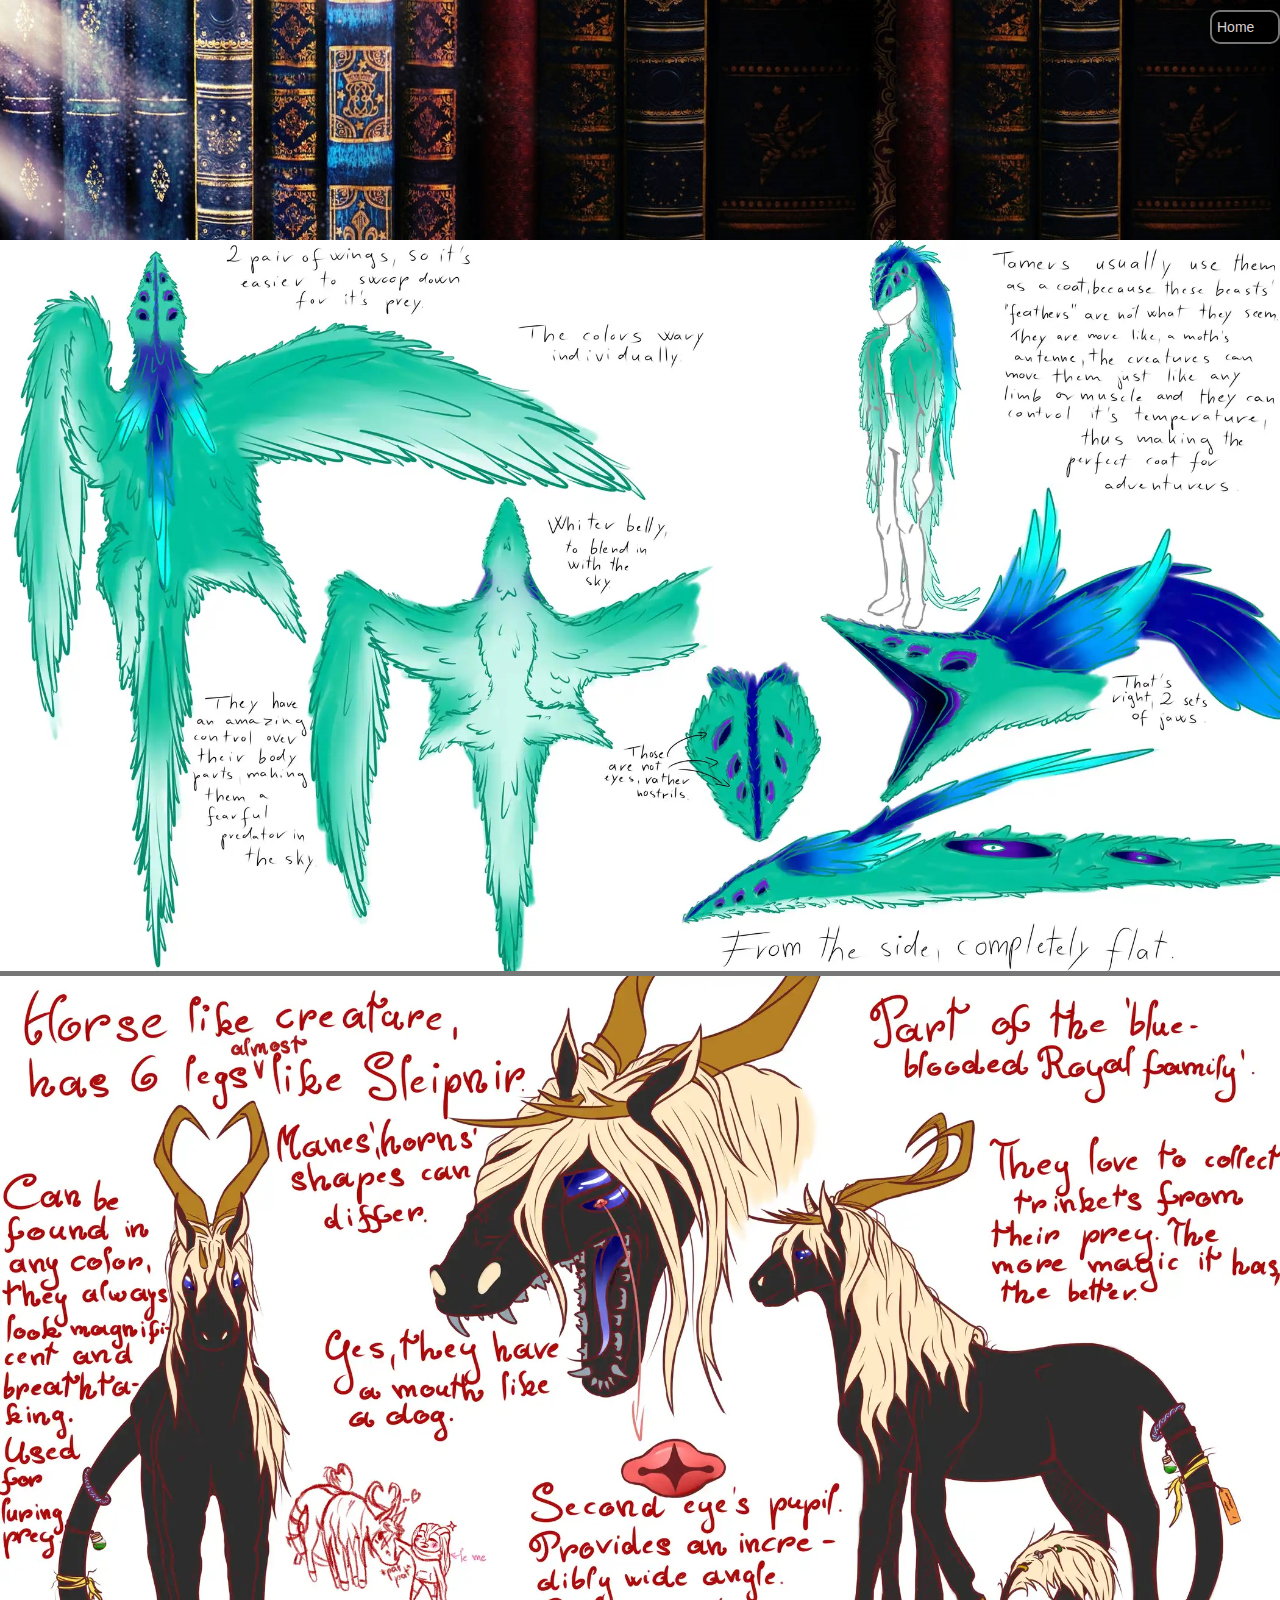
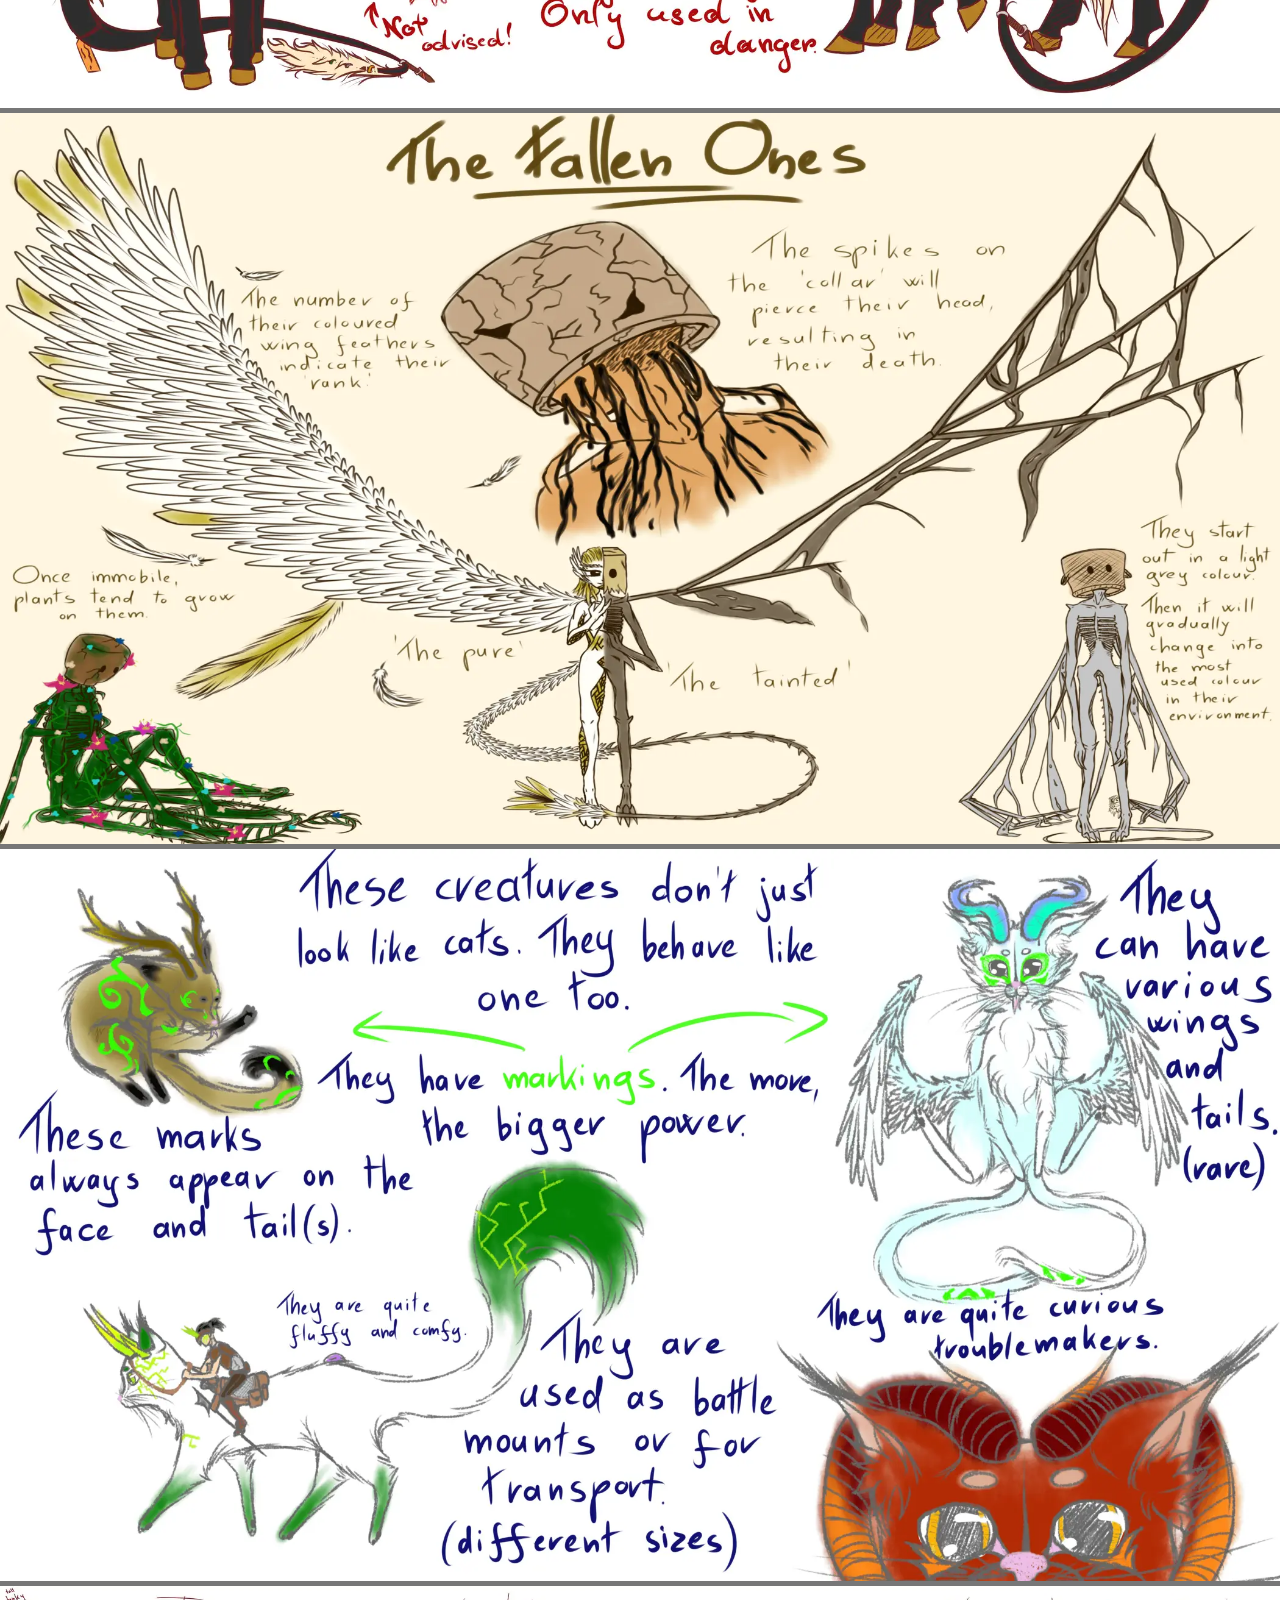
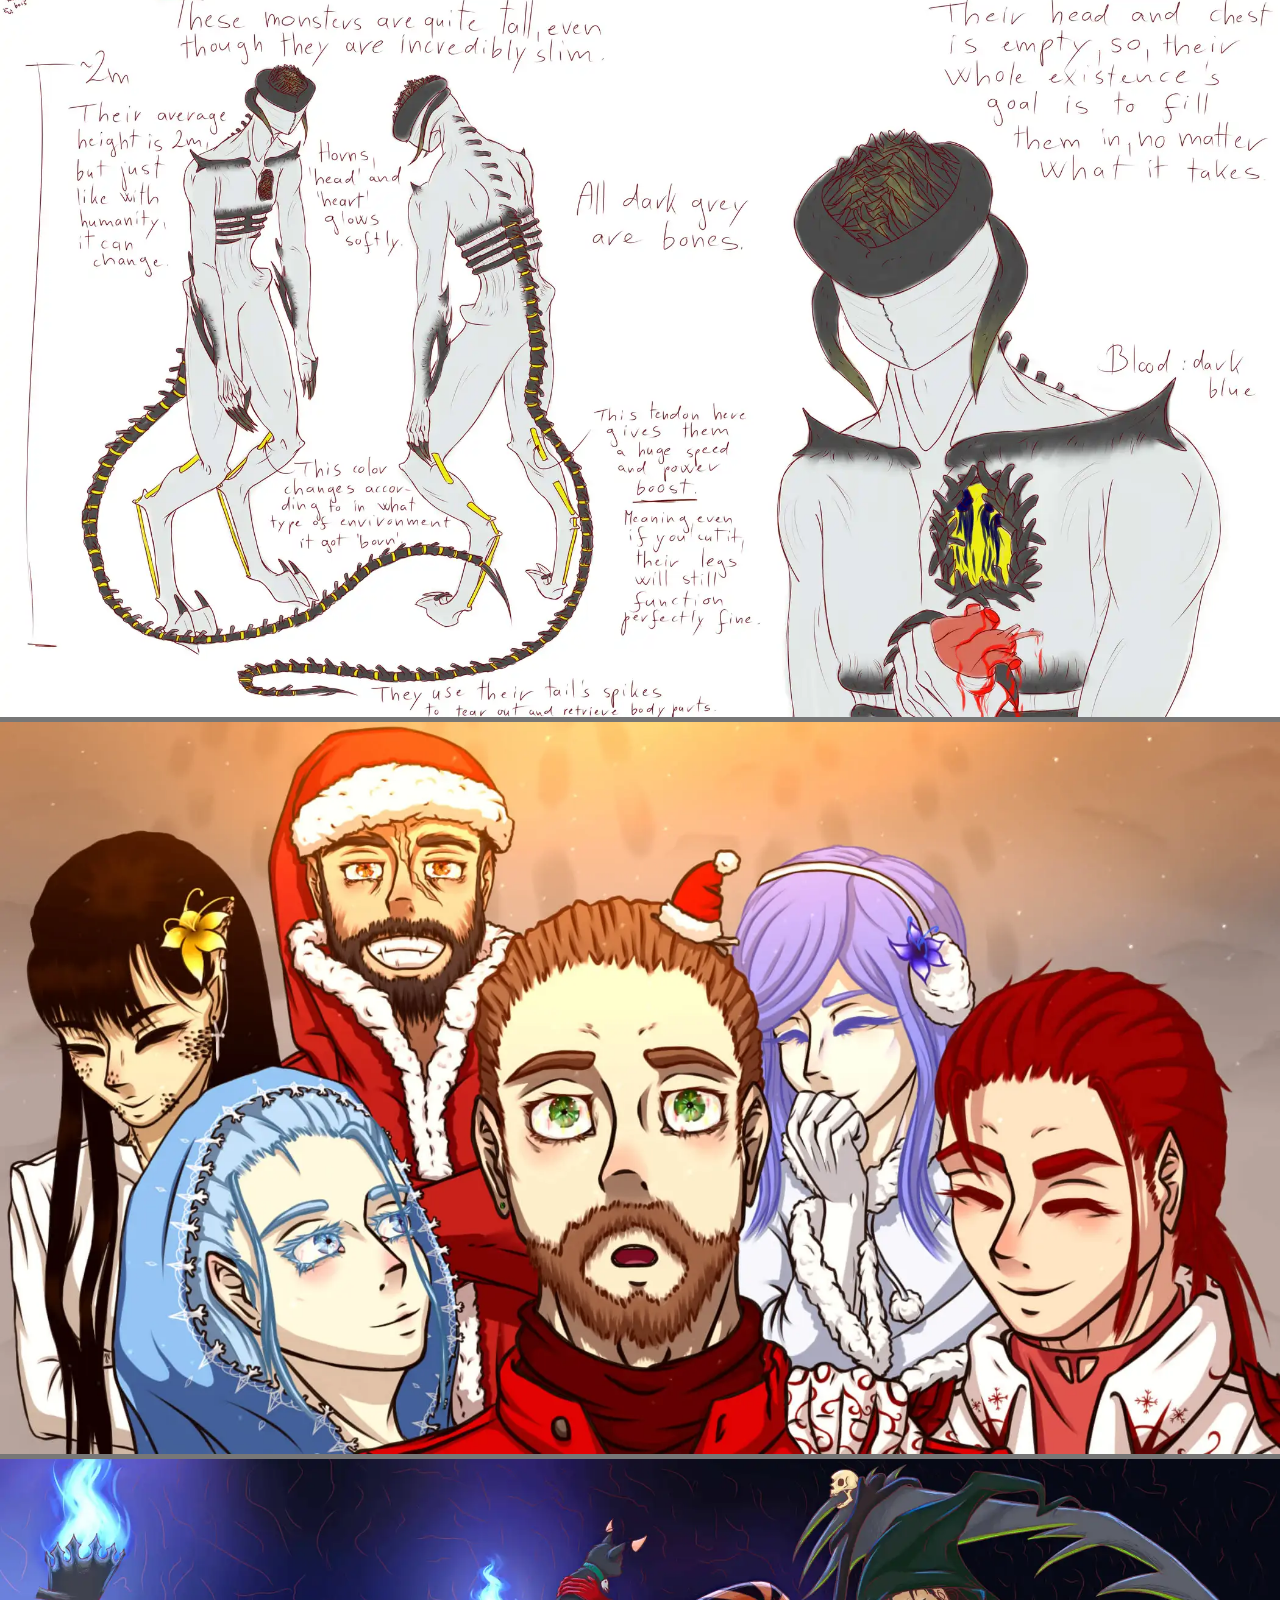
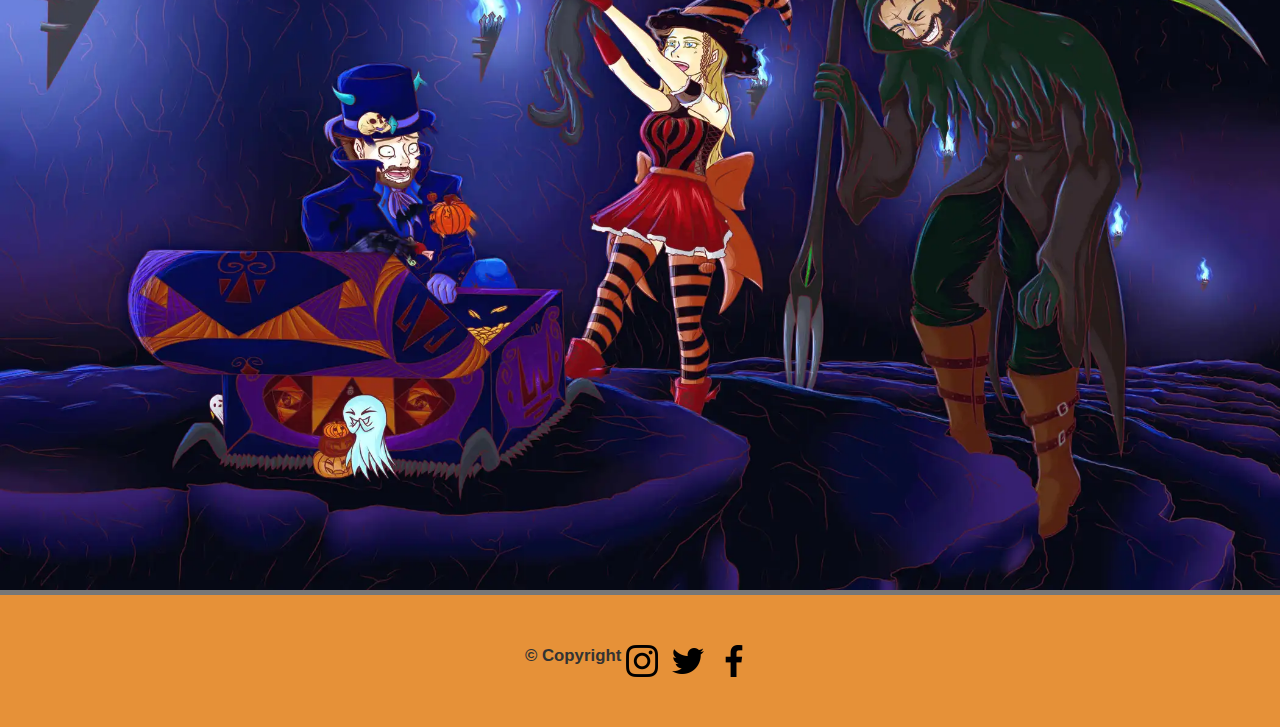
==== gallery.html @ 407b110c "switched bootstrap back due validator reasons, renamed image, added favicon link to readme" ====
<!DOCTYPE html>
<html lang="en">
<head>
<meta charset="UTF-8">
<meta name="viewport" content="width=device-width, initial-scale=1.0">
<meta http-equiv="X-UA-Compatible" content="ie=edge">
<meta name="Description" content="Gallery section of the website Library of Waham">
<link rel="stylesheet" href="https://cdnjs.cloudflare.com/ajax/libs/twitter-bootstrap/3.3.7/css/bootstrap.min.css">
<link rel="stylesheet" href="https://cdnjs.cloudflare.com/ajax/libs/font-awesome/5.15.4/css/all.min.css">
<link rel="stylesheet" href="style.css">
<link rel="icon" type="image/x-icon" href="assets/gallery/favicon_book.png">
<title>Gallery</title>
</head>
<body>
    <header>
        <nav>
            <ul>
                <li><a href="index.html">Home</a></li>
            </ul>
        </nav>
    </header>
    <main>
        <div class="gallery grid-container">
            <a href="./assets/gallery/Candidate2.webp" target="_blank">
                <img src="./assets/gallery/Candidate2.webp" alt="Creature concept 2 for the novel">
            </a>
            <a href="./assets/gallery/Candidate3.webp" target="_blank">
                <img src="./assets/gallery/Candidate3.webp" alt="Creature concept 3 for the novel">
            </a>
            <a href="./assets/gallery/Candidate4.webp" target="_blank">
                <img src="./assets/gallery/Candidate4.webp" alt="Creature concept 4 for the novel">
            </a>
            <a href="./assets/gallery/Candidate5.webp" target="_blank">
                <img src="./assets/gallery/Candidate5.webp" alt="Creature concept 5 for the novel">
            </a>
            <a href="./assets/gallery/Candidate6.webp" target="_blank">
                <img src="./assets/gallery/Candidate6.webp" alt="Creature concept 6 for the novel">
            </a>
            <a href="./assets/gallery/Etheras_Chrosmis.webp" target="_blank">
                <img src="./assets/gallery/Etheras_Chrosmis.webp"
                    alt="Art commission for the Christmas special chapter for the novel Etheras">
            </a>
            <a href="./assets/gallery/Etheras_Halloween.webp" target="_blank">
                <img src="./assets/gallery/Etheras_Halloween.webp"
                    alt="Art commission for the Halloween special chapter for the novel Etheras">
            </a>
        </div>
    </main>
<footer id="contact">
    <p>
        &#169; Copyright
    </p>

    <div class="social-media">
        <a href="https://www.instagram.com">
            <img src="./assets/home/instagram.png" alt="instagram">
        </a>
        <a href="https://www.twitter.com">
            <img src="./assets/home/twitter.png" alt="twitter">
        </a>
        <a href="https://www.facebook.com">
            <img src="./assets/home/facebook-app-symbol.png" alt="facebook">
        </a>
    </div>
</footer>
<script src="https://cdnjs.cloudflare.com/ajax/libs/jquery/3.5.1/jquery.min.js"></script>
<script src="https://cdnjs.cloudflare.com/ajax/libs/twitter-bootstrap/3.3.7/js/bootstrap.min.js"></script>
</body>
</html>
---- style.css ----
* {
    margin: 0;
    padding: 0;
    box-sizing: border-box;
}

body {
    height: 100vh;
    background-color: #777777;
    font-family:Arial, Helvetica, sans-serif;
}

header {
    background-image: url("./assets/home/the_forbidden_library_by_glowsydoodles_dbdv1jk-pre.jpg");
    background-size: cover;
    height:240px;
    padding: 20px 40px;
    background-repeat: no-repeat;
    width: 100%;
}

nav {
    width: fit-content;
    margin-left: auto;
}

ul {
    list-style: none;
    padding: 0;
    display: flex;
    flex-direction: row;
    justify-content: flex-end;
}

li {
    margin: 0 10px;
    width: fit-content;
    padding: 5px;
    border: 2px solid #777777;
    border-radius: 10px;
    background-color: rgba(0, 0, 0, 0.7);
}

@media screen and (max-width: 1440px) {
    ul {
        display: block;
    }
    li {
        width: 70px;
        margin: 5px 0;
    }
    header {
        padding-right: 0px;
        padding-top: 5px;
    }
}

a {
    text-decoration: none;
    color: #eee5e5e7;
}

#quote {
    color: #333;
    padding: 5px;
    font-size: 22px;
    font-style: bold;
    text-align: center;
    background-color: #e69138;
}

@media screen and (max-width: 360px) {
    #quote {
        color: #333;
        padding: 5px;
        font-size: 18px;
        font-style: bold;
        text-align: center;
        background-color: #e69138;
    }
}

/*--- SECTION COMMON SETTINGS ---*/
section {
    background-size: cover;
    background-position: center;
    height: 640px;
    padding: 20px 4.7vw;
}

/*--- CONTENT COMMON SETTINGS ---*/
.content-container {
    max-width: 400px;
    height: 100%;
    padding: 10px;
    position: relative;
}

.papyrus-img {
    position: absolute;
    top: 0;
    left: 0;
    width: 100%;
    height: 100%;
    background-size: contain;
    background-repeat: no-repeat;
}

.papyrus-text {
    position: absolute;
    top: 30px;
    left: 20px;
    padding: 10px 25px;
    font-size: 18px;
}

@media screen and (max-width: 420px) {
    .papyrus-text {
        position: absolute;
        top: 30px;
        left: 20px;
        padding: 10px 25px;
        font-size: 15px;
    }
}

/*--- ETHERAS ---*/
#etheras {
    background-image: url('./assets/home/etheras_illust.jpg');
}

/*--- MUTE PRIESTESS ---*/
#mute-priestess {
    background-image: url('./assets/home/mute_priestess.jpg');
}

.mute-priestess-content {
    margin-left: auto;
}

/*--- LOST IN TIME ---*/
#lost-in-time {
    background-image: url('./assets/home/man_lost_in_time.jpg');
}

#contact {
    display: flex;
    align-items: center;
    justify-content: center;
    height: fit-content;
    padding: 30px 0;
}

.contact-container {
    width: 80%;
    color: #ffffff;
}

input{
    width: 100%;
    height: 25px;
    padding: 5px 5px 5px 10px;
    margin-bottom: 10px;
    background-color: #dadadade;
    color: #191919;
    border: none;
}

.message {
    width: 100%;
    height: 125px;
    padding: 5px 5px 5px 8px;
    resize: none;
    background-color: #dadadade;
    color:#191919;
}

.submit-button input {
    font-size:larger;
}

.submit-button {
    display: flex;
    justify-content: center;
}

.social-media {
    margin: 20px 0;
}

.social-media a {
    display: inline-block;
    width: 32px;
    height: 32px;
    margin: 0 5px;
}

.social-media a img {
    width: 32px;
    height: 32px;
}

.grid-container {
    display: grid;
    grid-template-columns: repeat(auto-fit, minmax(300px, 2,5fr));
    grid-gap: 5px;
    justify-items: center;
    margin-bottom: 5px;
}

.gallery img {
    width: 100%
}

#thankyou-body {
    background-color: #f3f3f3;
}

#thankyou-image {
    width:100%;
}

#thankyou-message {
    margin-top: 100px;
    text-align: center;
    width: 100%;
}

footer {
    padding: 0px 100px;
    background-color: #e69138;
    display: flex;
    flex-direction: row;
    justify-content: space-between;
    align-items: baseline;
}

footer p {
    text-align: center;
    font-size: larger;
    font-weight: bolder;

}

@media screen and (max-width: 640px) {
    footer {
        padding: 20px;
        flex-direction: column;
        justify-content: center;
        align-items: center;
    }
}
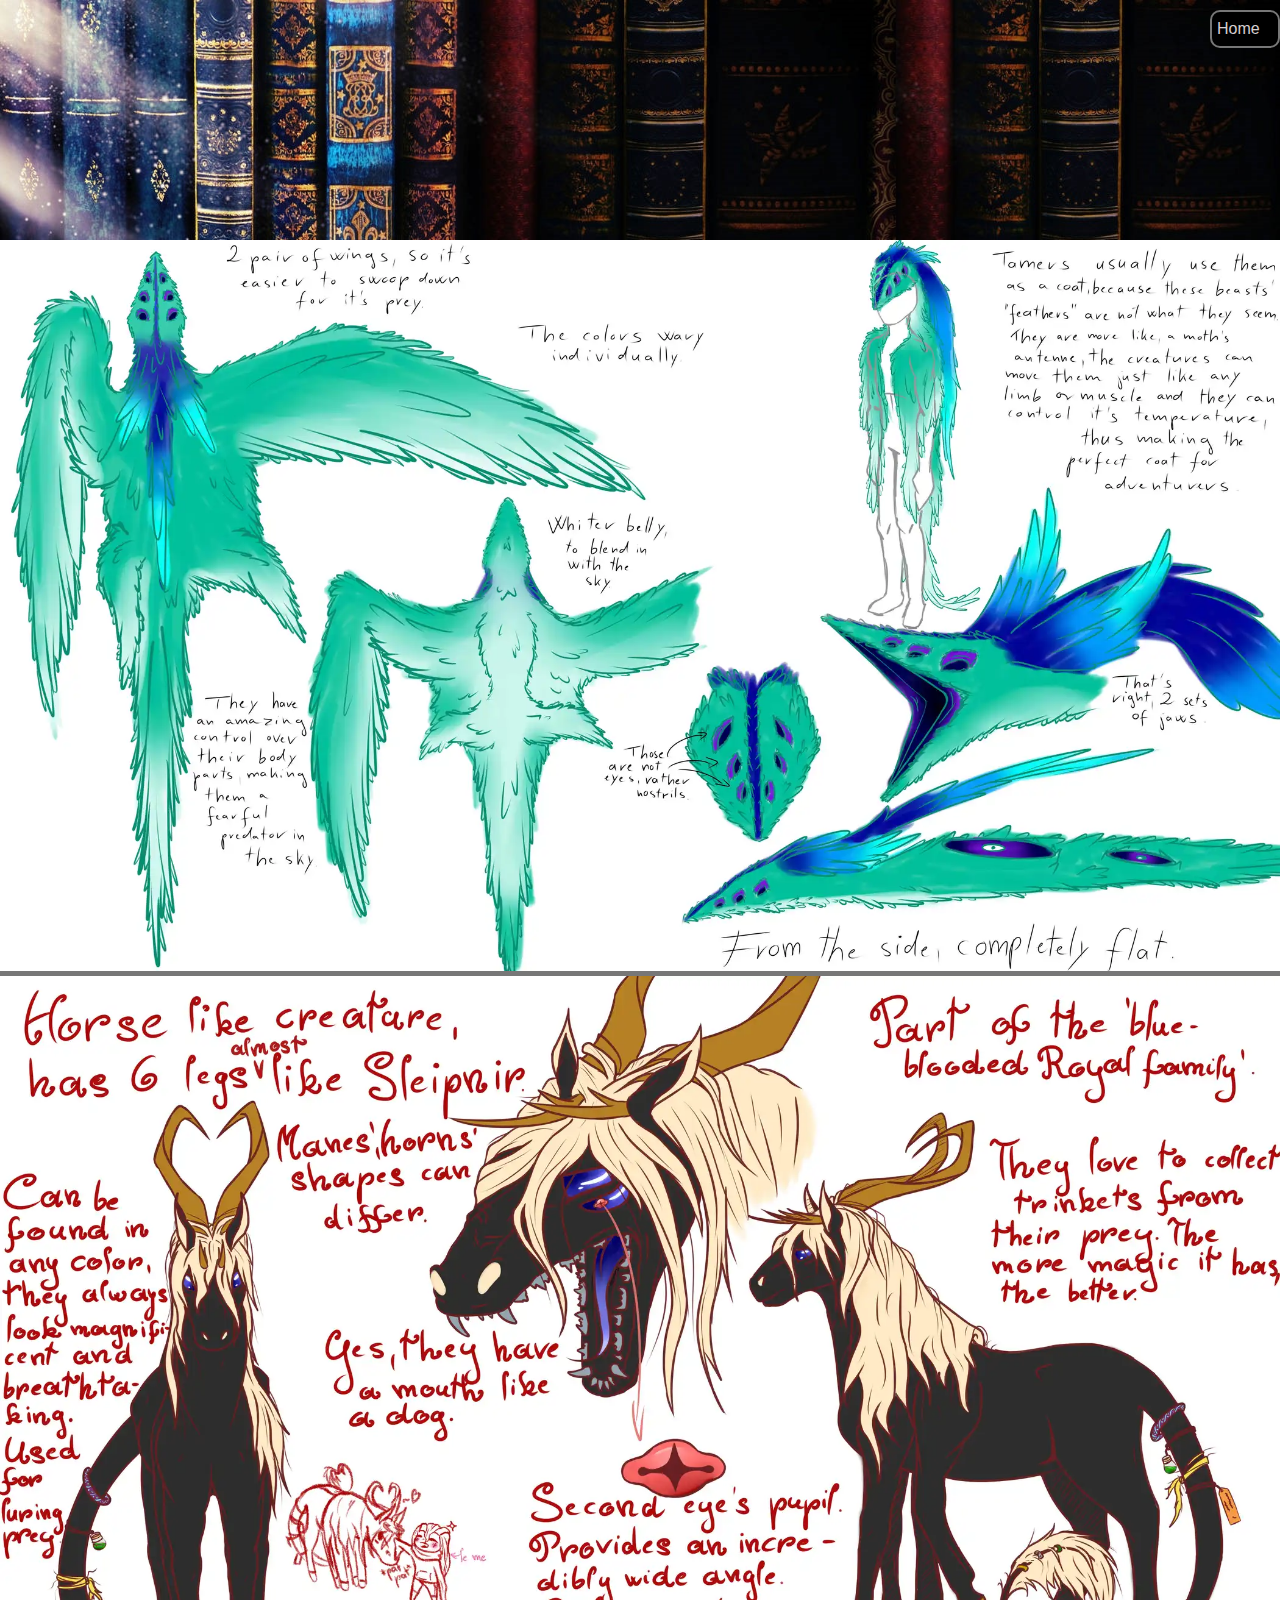
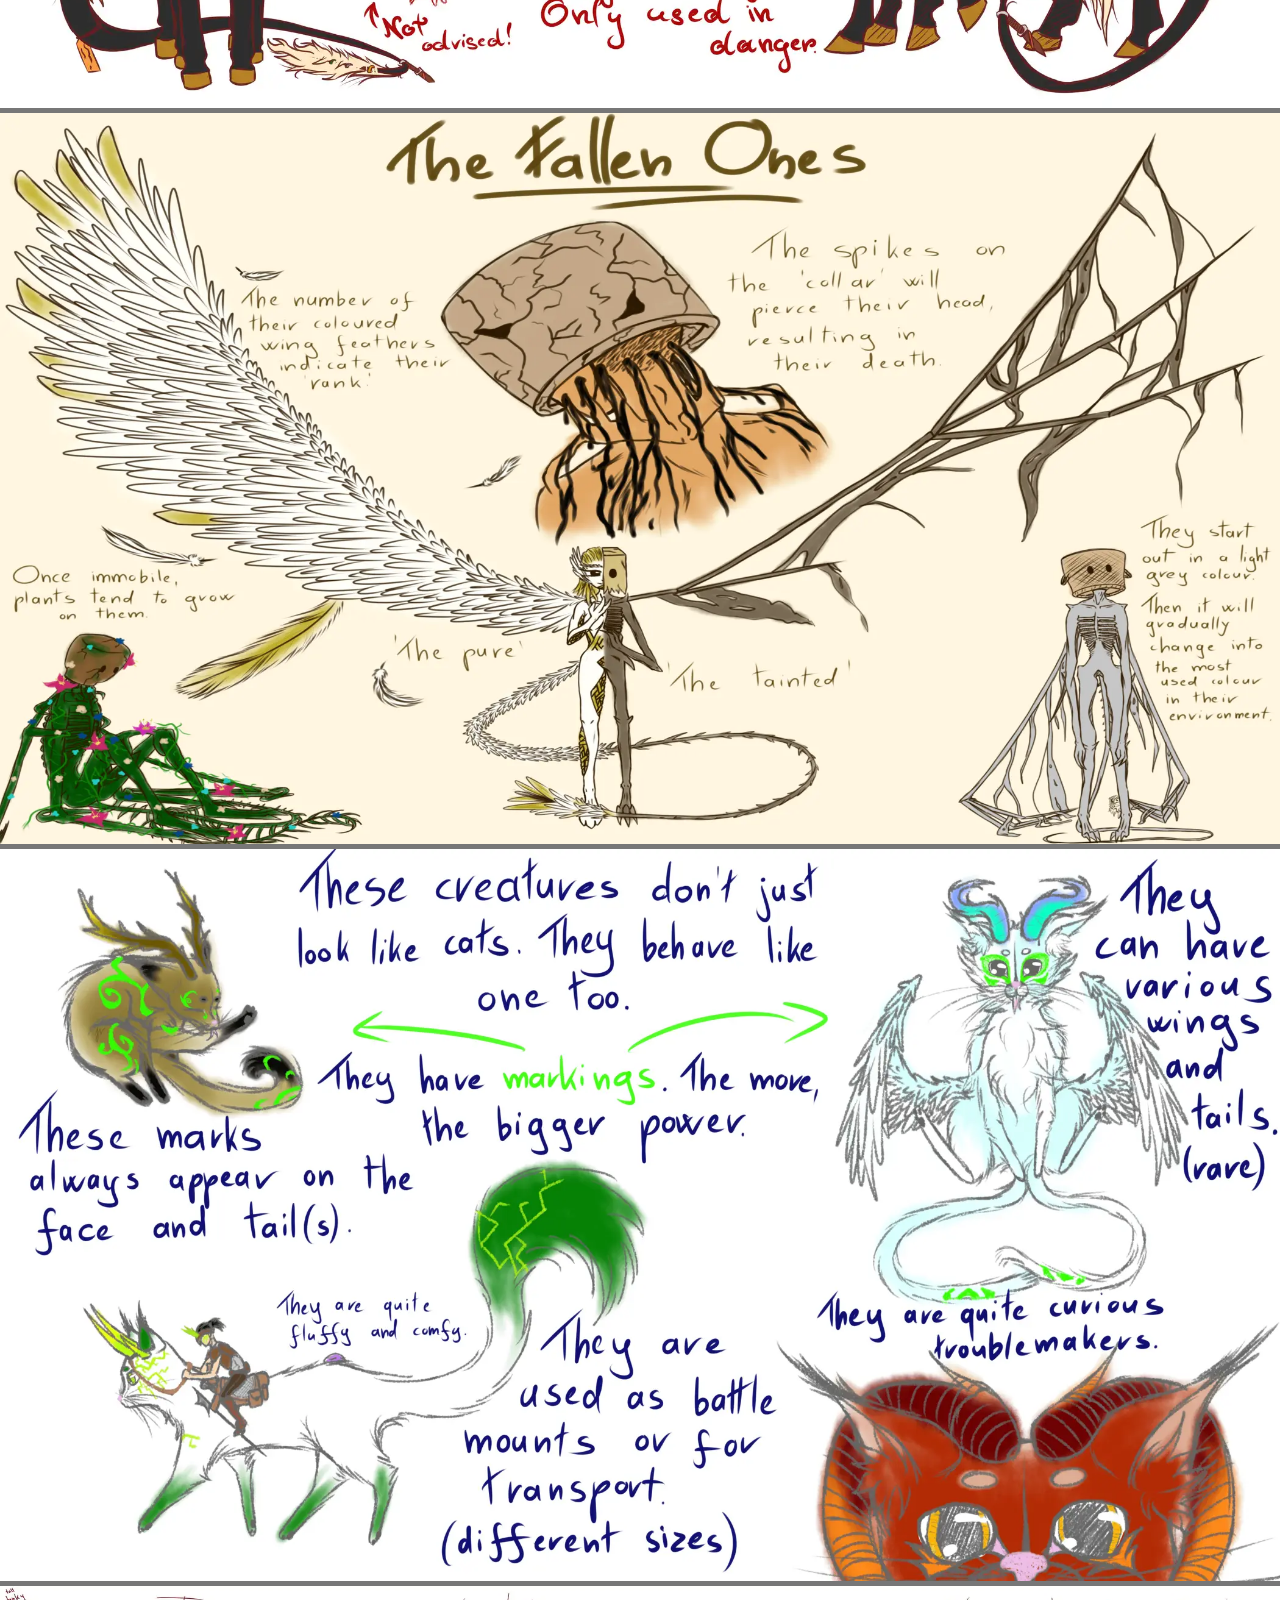
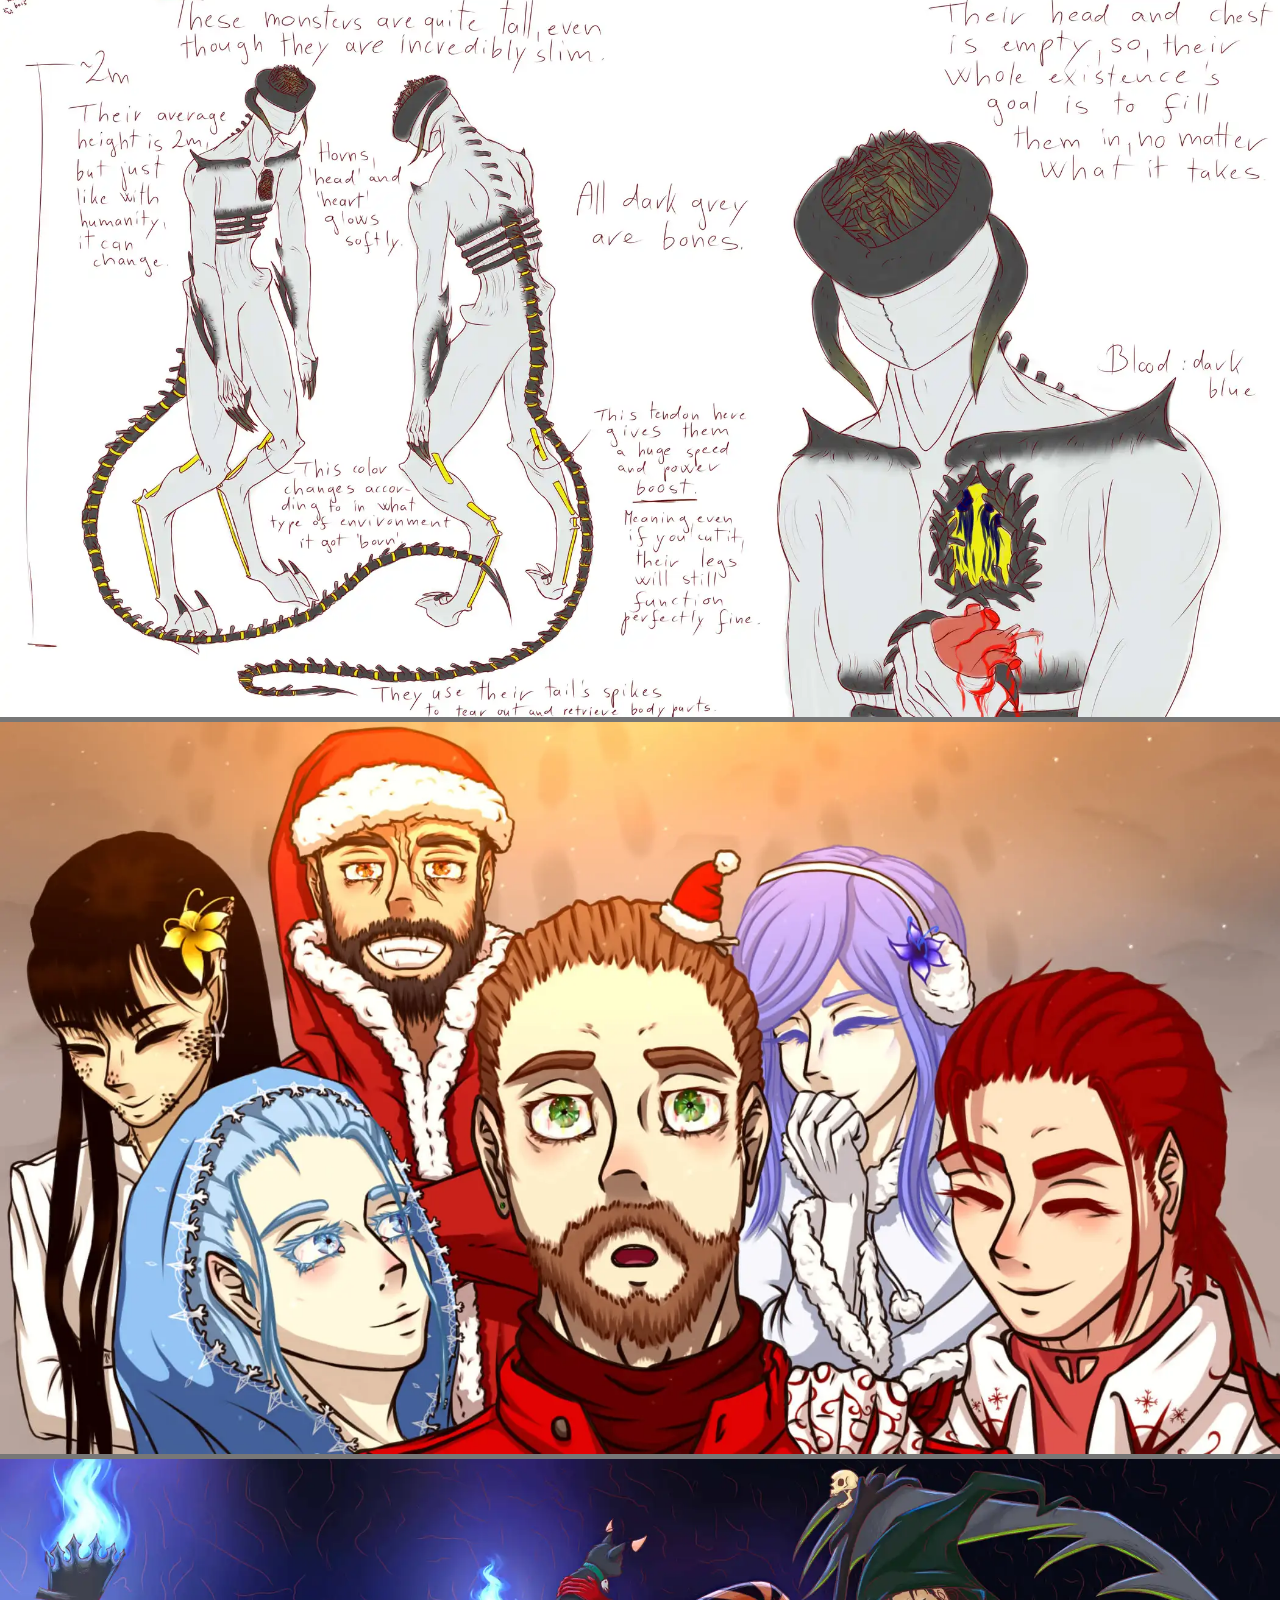
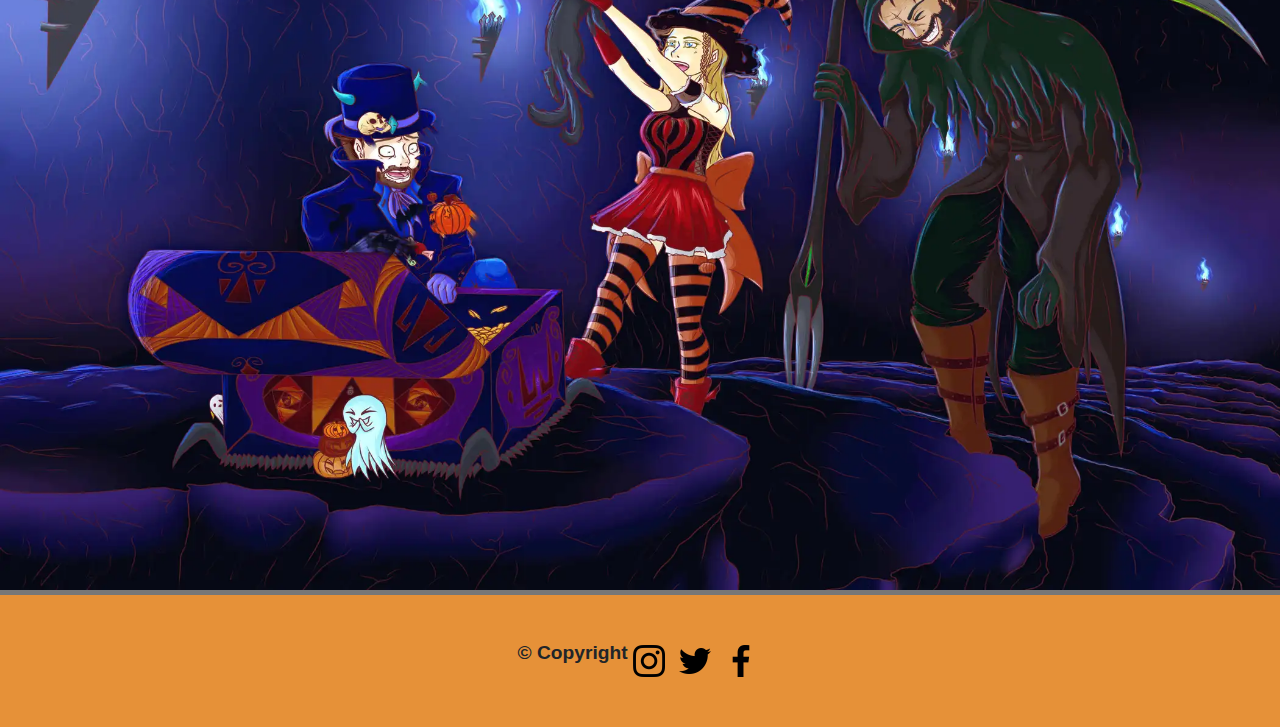
==== commit 6b746a05: "updated bootstrap to version 5.3.2" ====
--- a/gallery.html
+++ b/gallery.html
@@ -5,7 +5,7 @@
 <meta name="viewport" content="width=device-width, initial-scale=1.0">
 <meta http-equiv="X-UA-Compatible" content="ie=edge">
 <meta name="Description" content="Gallery section of the website Library of Waham">
-<link rel="stylesheet" href="https://cdnjs.cloudflare.com/ajax/libs/twitter-bootstrap/3.3.7/css/bootstrap.min.css">
+<link rel="stylesheet" href="https://cdn.jsdelivr.net/npm/bootstrap@5.3.2/dist/css/bootstrap.min.css">
 <link rel="stylesheet" href="https://cdnjs.cloudflare.com/ajax/libs/font-awesome/5.15.4/css/all.min.css">
 <link rel="stylesheet" href="style.css">
 <link rel="icon" type="image/x-icon" href="assets/gallery/favicon_book.png">
@@ -21,27 +21,27 @@
     </header>
     <main>
         <div class="gallery grid-container">
-            <a href="./assets/gallery/Candidate2.webp" target="_blank">
-                <img src="./assets/gallery/Candidate2.webp" alt="Creature concept 2 for the novel">
+            <a href="assets/gallery/Candidate2.webp" target="_blank">
+                <img src="assets/gallery/Candidate2.webp" alt="Creature concept 2 for the novel">
             </a>
-            <a href="./assets/gallery/Candidate3.webp" target="_blank">
-                <img src="./assets/gallery/Candidate3.webp" alt="Creature concept 3 for the novel">
+            <a href="assets/gallery/Candidate3.webp" target="_blank">
+                <img src="assets/gallery/Candidate3.webp" alt="Creature concept 3 for the novel">
             </a>
-            <a href="./assets/gallery/Candidate4.webp" target="_blank">
-                <img src="./assets/gallery/Candidate4.webp" alt="Creature concept 4 for the novel">
+            <a href="assets/gallery/Candidate4.webp" target="_blank">
+                <img src="assets/gallery/Candidate4.webp" alt="Creature concept 4 for the novel">
             </a>
-            <a href="./assets/gallery/Candidate5.webp" target="_blank">
-                <img src="./assets/gallery/Candidate5.webp" alt="Creature concept 5 for the novel">
+            <a href="assets/gallery/Candidate5.webp" target="_blank">
+                <img src="assets/gallery/Candidate5.webp" alt="Creature concept 5 for the novel">
             </a>
-            <a href="./assets/gallery/Candidate6.webp" target="_blank">
-                <img src="./assets/gallery/Candidate6.webp" alt="Creature concept 6 for the novel">
+            <a href="assets/gallery/Candidate6.webp" target="_blank">
+                <img src="assets/gallery/Candidate6.webp" alt="Creature concept 6 for the novel">
             </a>
-            <a href="./assets/gallery/Etheras_Chrosmis.webp" target="_blank">
-                <img src="./assets/gallery/Etheras_Chrosmis.webp"
+            <a href="assets/gallery/Etheras_Chrosmis.webp" target="_blank">
+                <img src="assets/gallery/Etheras_Chrosmis.webp"
                     alt="Art commission for the Christmas special chapter for the novel Etheras">
             </a>
-            <a href="./assets/gallery/Etheras_Halloween.webp" target="_blank">
-                <img src="./assets/gallery/Etheras_Halloween.webp"
+            <a href="assets/gallery/Etheras_Halloween.webp" target="_blank">
+                <img src="assets/gallery/Etheras_Halloween.webp"
                     alt="Art commission for the Halloween special chapter for the novel Etheras">
             </a>
         </div>
@@ -53,17 +53,17 @@
 
     <div class="social-media">
         <a href="https://www.instagram.com">
-            <img src="./assets/home/instagram.png" alt="instagram">
+            <img src="assets/home/instagram.png" alt="instagram">
         </a>
         <a href="https://www.twitter.com">
-            <img src="./assets/home/twitter.png" alt="twitter">
+            <img src="assets/home/twitter.png" alt="twitter">
         </a>
         <a href="https://www.facebook.com">
-            <img src="./assets/home/facebook-app-symbol.png" alt="facebook">
+            <img src="assets/home/facebook-app-symbol.png" alt="facebook">
         </a>
     </div>
 </footer>
 <script src="https://cdnjs.cloudflare.com/ajax/libs/jquery/3.5.1/jquery.min.js"></script>
-<script src="https://cdnjs.cloudflare.com/ajax/libs/twitter-bootstrap/3.3.7/js/bootstrap.min.js"></script>
+<script src="https://cdn.jsdelivr.net/npm/bootstrap@5.3.2/dist/js/bootstrap.bundle.min.js"></script>
 </body>
 </html>--- a/style.css
+++ b/style.css
@@ -11,7 +11,7 @@
 }
 
 header {
-    background-image: url("./assets/home/the_forbidden_library_by_glowsydoodles_dbdv1jk-pre.jpg");
+    background-image: url("assets/home/forbidden_library.jpg");
     background-size: cover;
     height:240px;
     padding: 20px 40px;
@@ -64,7 +64,6 @@
     color: #333;
     padding: 5px;
     font-size: 22px;
-    font-style: bold;
     text-align: center;
     background-color: #e69138;
 }
@@ -74,7 +73,6 @@
         color: #333;
         padding: 5px;
         font-size: 18px;
-        font-style: bold;
         text-align: center;
         background-color: #e69138;
     }
@@ -126,12 +124,12 @@
 
 /*--- ETHERAS ---*/
 #etheras {
-    background-image: url('./assets/home/etheras_illust.jpg');
+    background-image: url('assets/home/etheras_illust.jpg');
 }
 
 /*--- MUTE PRIESTESS ---*/
 #mute-priestess {
-    background-image: url('./assets/home/mute_priestess.jpg');
+    background-image: url('assets/home/mute_priestess.jpg');
 }
 
 .mute-priestess-content {
@@ -140,7 +138,7 @@
 
 /*--- LOST IN TIME ---*/
 #lost-in-time {
-    background-image: url('./assets/home/man_lost_in_time.jpg');
+    background-image: url('assets/home/man_lost_in_time.jpg');
 }
 
 #contact {
@@ -202,7 +200,6 @@
 
 .grid-container {
     display: grid;
-    grid-template-columns: repeat(auto-fit, minmax(300px, 2,5fr));
     grid-gap: 5px;
     justify-items: center;
     margin-bottom: 5px;
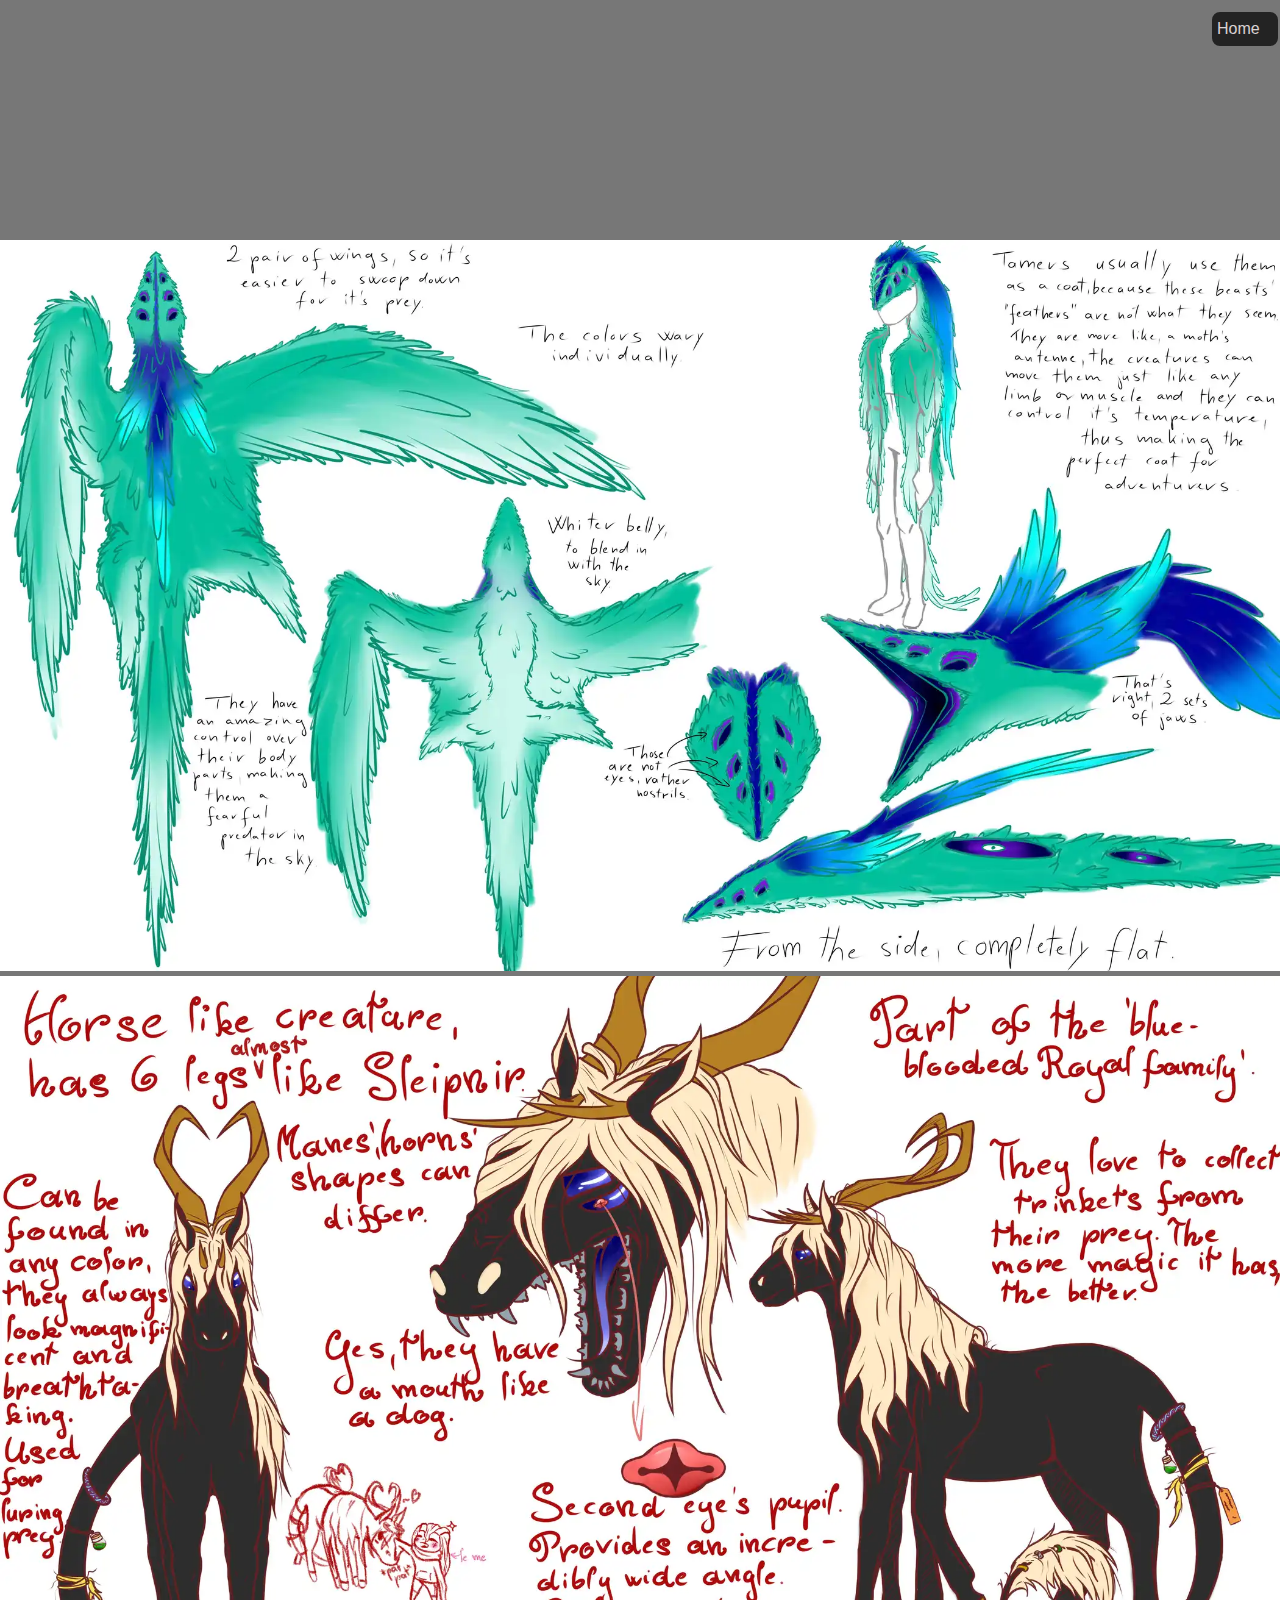
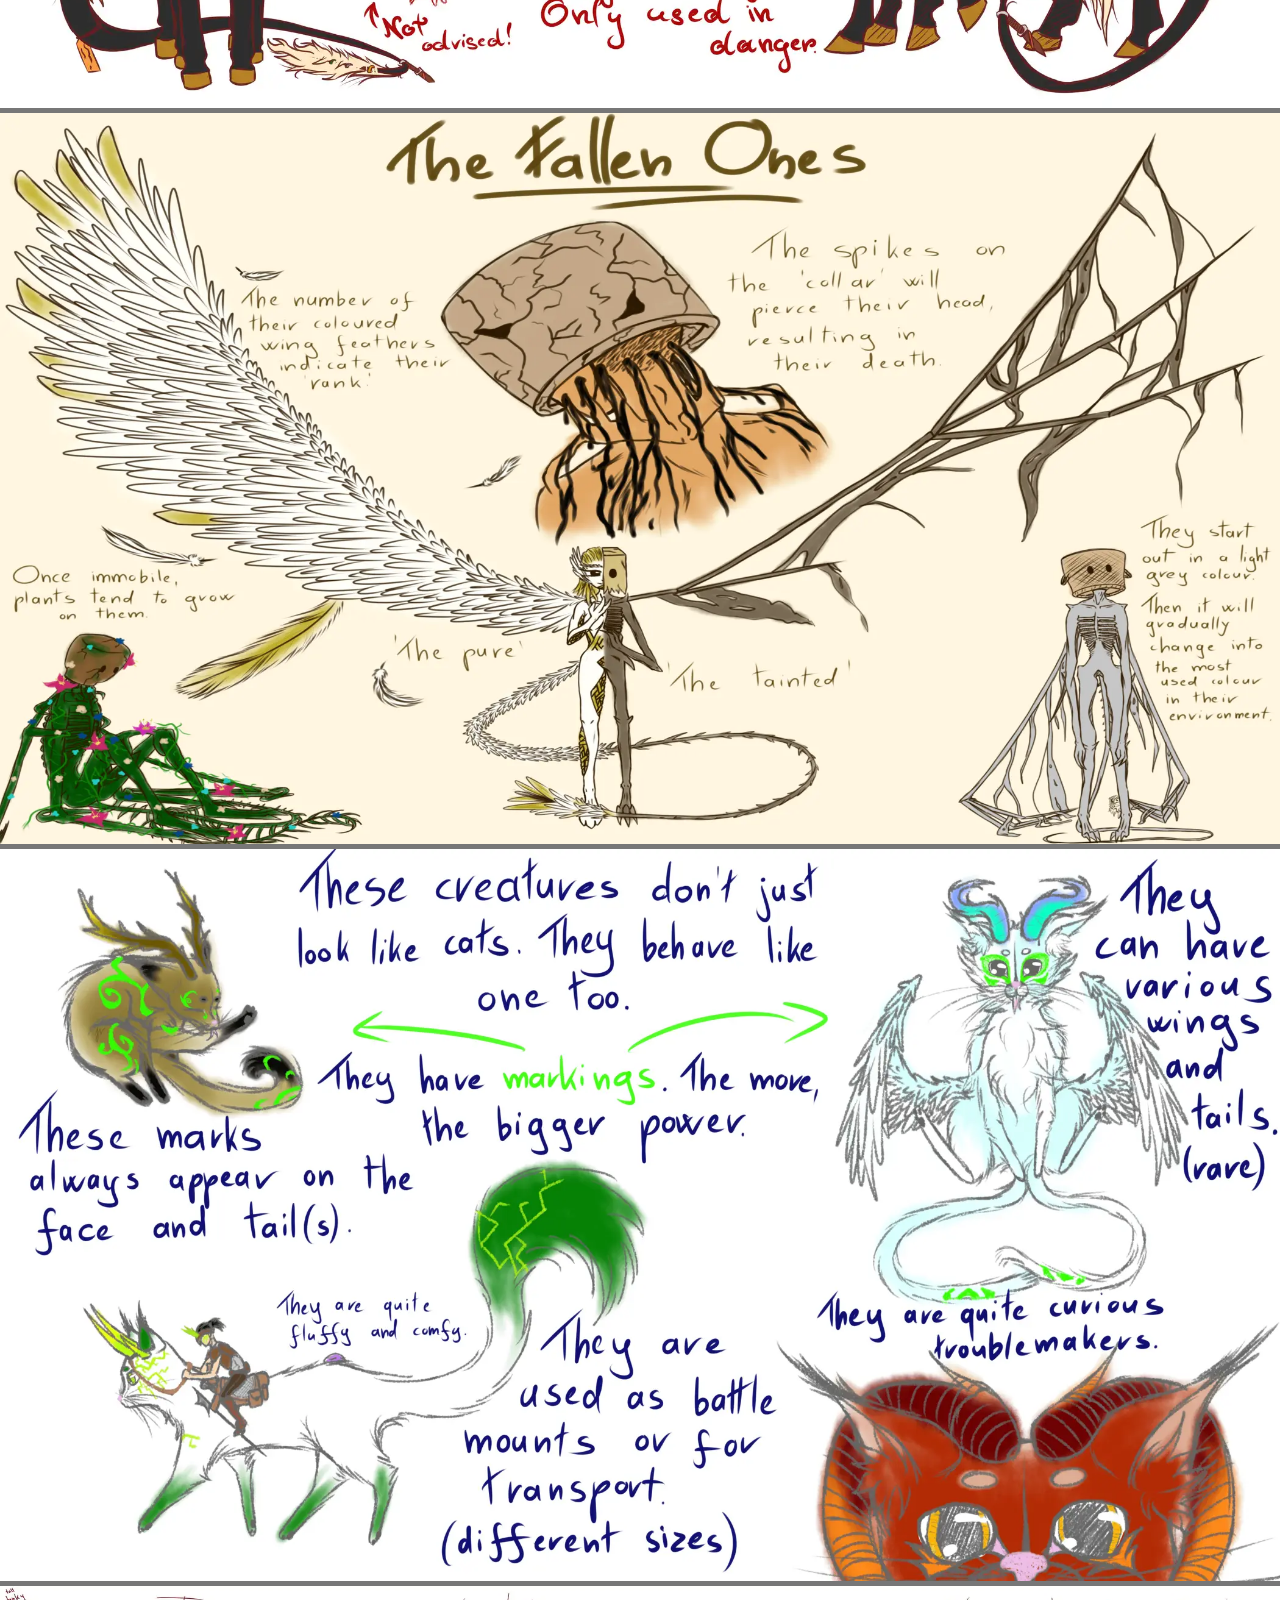
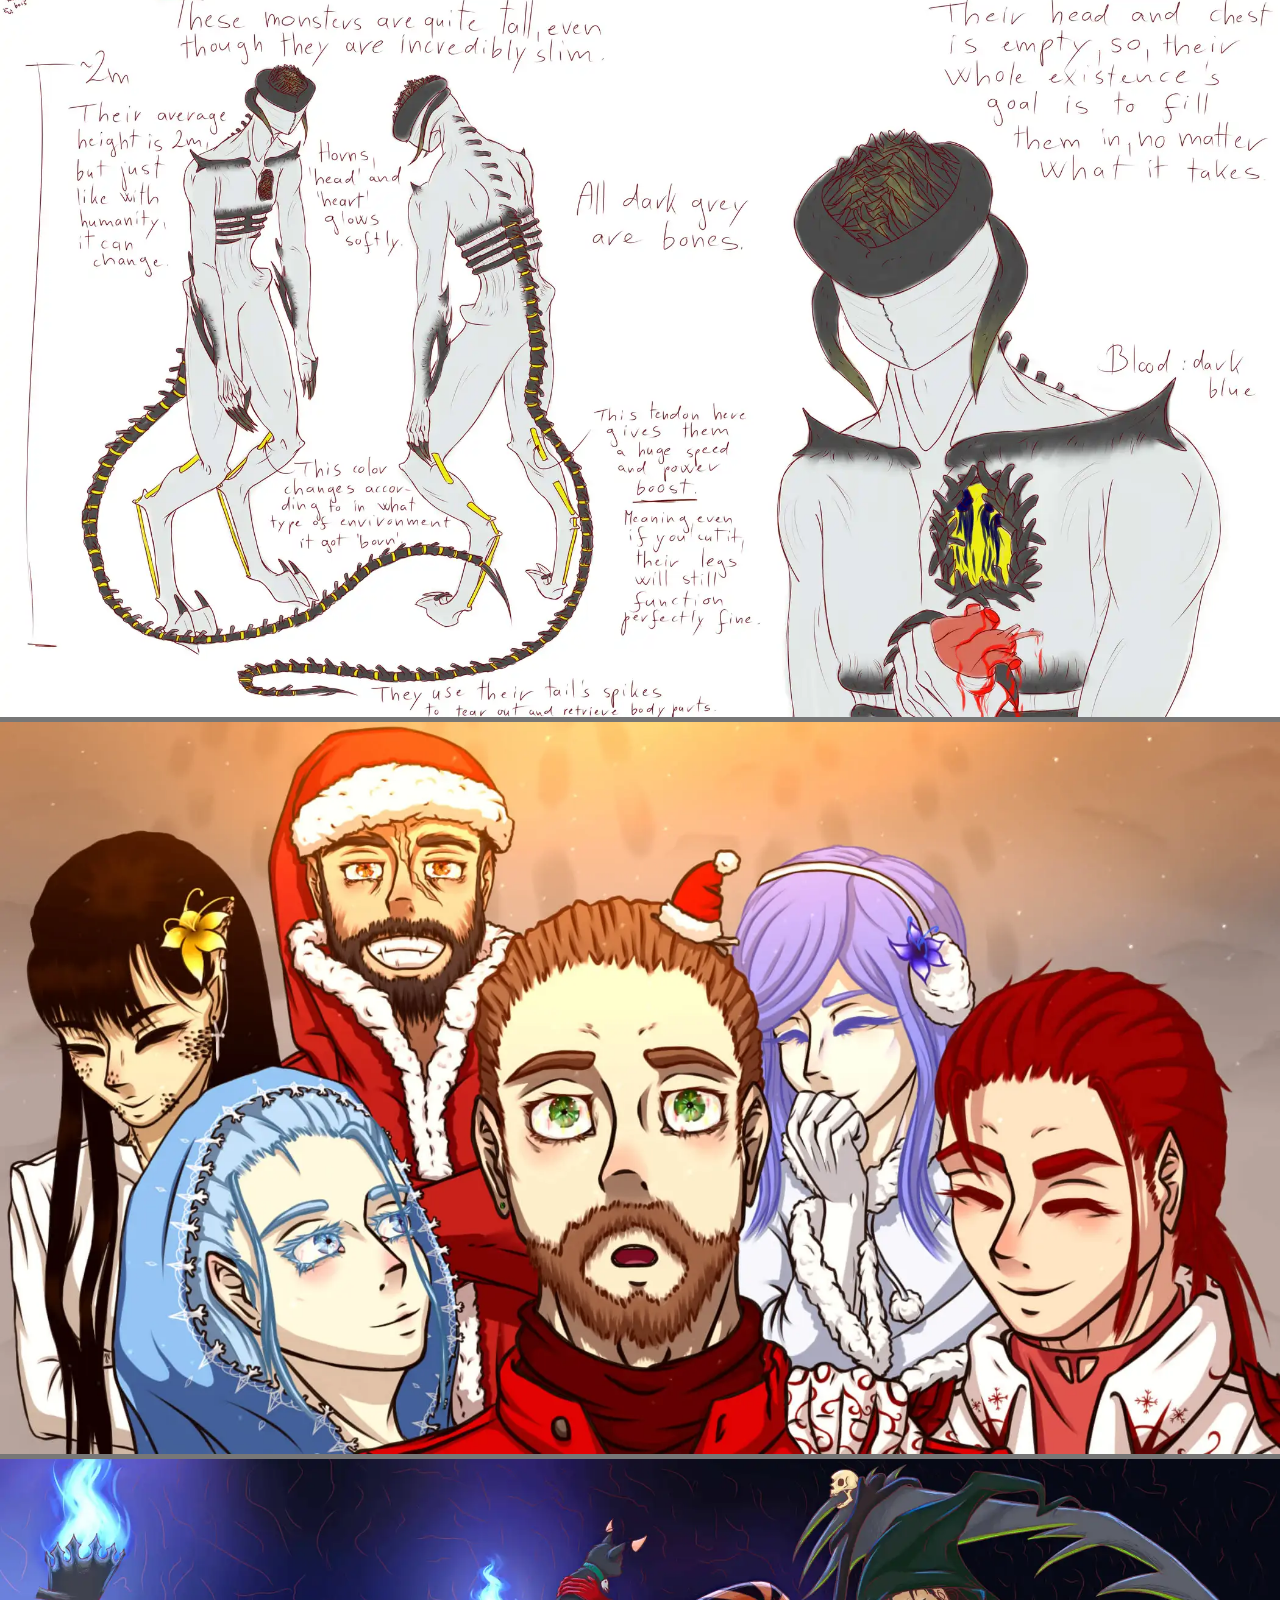
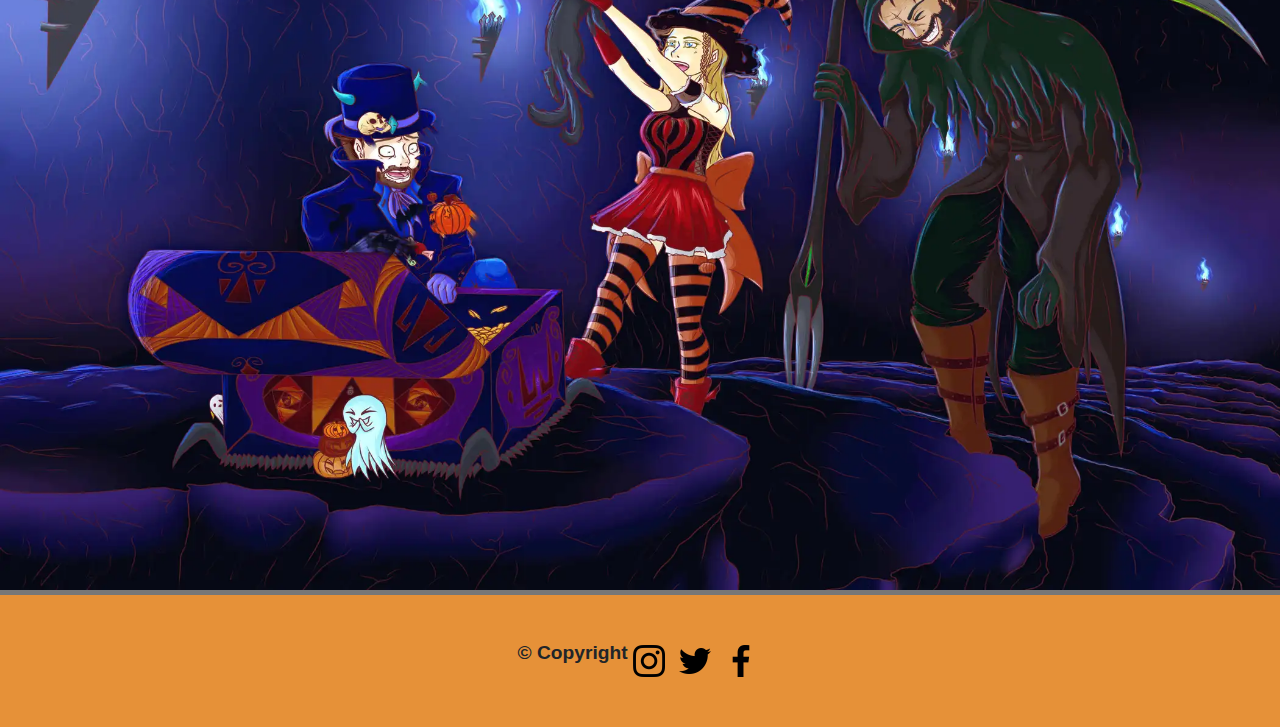
==== commit e77fe356: "updated library structure and added subfolder for the CSS" ====
--- a/gallery.html
+++ b/gallery.html
@@ -7,7 +7,7 @@
 <meta name="Description" content="Gallery section of the website Library of Waham">
 <link rel="stylesheet" href="https://cdn.jsdelivr.net/npm/bootstrap@5.3.2/dist/css/bootstrap.min.css">
 <link rel="stylesheet" href="https://cdnjs.cloudflare.com/ajax/libs/font-awesome/5.15.4/css/all.min.css">
-<link rel="stylesheet" href="style.css">
+<link rel="stylesheet" href="assets/css/style.css">
 <link rel="icon" type="image/x-icon" href="assets/gallery/favicon_book.png">
 <title>Gallery</title>
 </head>
--- a/assets/css/style.css
+++ b/assets/css/style.css
@@ -0,0 +1,249 @@
+* {
+    margin: 0;
+    padding: 0;
+    box-sizing: border-box;
+}
+
+body {
+    height: 100vh;
+    background-color: #777777;
+    font-family:Arial, Helvetica, sans-serif;
+}
+
+header {
+    background-image: url("assets/home/forbidden_library.jpg");
+    background-size: cover;
+    height:240px;
+    padding: 20px 40px;
+    background-repeat: no-repeat;
+    width: 100%;
+}
+
+nav {
+    width: fit-content;
+    margin-left: auto;
+}
+
+ul {
+    list-style: none;
+    padding: 0;
+    display: flex;
+    flex-direction: row;
+    justify-content: flex-end;
+}
+
+li {
+    margin: 0 10px;
+    width: fit-content;
+    padding: 5px;
+    border: 2px solid #777777;
+    border-radius: 10px;
+    background-color: rgba(0, 0, 0, 0.7);
+}
+
+@media screen and (max-width: 1440px) {
+    ul {
+        display: block;
+    }
+    li {
+        width: 70px;
+        margin: 5px 0;
+    }
+    header {
+        padding-right: 0px;
+        padding-top: 5px;
+    }
+}
+
+a {
+    text-decoration: none;
+    color: #eee5e5e7;
+}
+
+#quote {
+    color: #333;
+    padding: 5px;
+    font-size: 22px;
+    text-align: center;
+    background-color: #e69138;
+}
+
+@media screen and (max-width: 360px) {
+    #quote {
+        color: #333;
+        padding: 5px;
+        font-size: 18px;
+        text-align: center;
+        background-color: #e69138;
+    }
+}
+
+/*--- SECTION COMMON SETTINGS ---*/
+section {
+    background-size: cover;
+    background-position: center;
+    height: 640px;
+    padding: 20px 4.7vw;
+}
+
+/*--- CONTENT COMMON SETTINGS ---*/
+.content-container {
+    max-width: 400px;
+    height: 100%;
+    padding: 10px;
+    position: relative;
+}
+
+.papyrus-img {
+    position: absolute;
+    top: 0;
+    left: 0;
+    width: 100%;
+    height: 100%;
+    background-size: contain;
+    background-repeat: no-repeat;
+}
+
+.papyrus-text {
+    position: absolute;
+    top: 30px;
+    left: 20px;
+    padding: 10px 25px;
+    font-size: 18px;
+}
+
+@media screen and (max-width: 420px) {
+    .papyrus-text {
+        position: absolute;
+        top: 30px;
+        left: 20px;
+        padding: 10px 25px;
+        font-size: 15px;
+    }
+}
+
+/*--- ETHERAS ---*/
+#etheras {
+    background-image: url('assets/home/etheras_illust.jpg');
+}
+
+/*--- MUTE PRIESTESS ---*/
+#mute-priestess {
+    background-image: url('assets/home/mute_priestess.jpg');
+}
+
+.mute-priestess-content {
+    margin-left: auto;
+}
+
+/*--- LOST IN TIME ---*/
+#lost-in-time {
+    background-image: url('assets/home/man_lost_in_time.jpg');
+}
+
+#contact {
+    display: flex;
+    align-items: center;
+    justify-content: center;
+    height: fit-content;
+    padding: 30px 0;
+}
+
+.contact-container {
+    width: 80%;
+    color: #ffffff;
+}
+
+input{
+    width: 100%;
+    height: 25px;
+    padding: 5px 5px 5px 10px;
+    margin-bottom: 10px;
+    background-color: #dadadade;
+    color: #191919;
+    border: none;
+}
+
+.message {
+    width: 100%;
+    height: 125px;
+    padding: 5px 5px 5px 8px;
+    resize: none;
+    background-color: #dadadade;
+    color:#191919;
+}
+
+.submit-button input {
+    font-size:larger;
+}
+
+.submit-button {
+    display: flex;
+    justify-content: center;
+}
+
+.social-media {
+    margin: 20px 0;
+}
+
+.social-media a {
+    display: inline-block;
+    width: 32px;
+    height: 32px;
+    margin: 0 5px;
+}
+
+.social-media a img {
+    width: 32px;
+    height: 32px;
+}
+
+.grid-container {
+    display: grid;
+    grid-gap: 5px;
+    justify-items: center;
+    margin-bottom: 5px;
+}
+
+.gallery img {
+    width: 100%
+}
+
+#thankyou-body {
+    background-color: #f3f3f3;
+}
+
+#thankyou-image {
+    width:100%;
+}
+
+#thankyou-message {
+    margin-top: 100px;
+    text-align: center;
+    width: 100%;
+}
+
+footer {
+    padding: 0px 100px;
+    background-color: #e69138;
+    display: flex;
+    flex-direction: row;
+    justify-content: space-between;
+    align-items: baseline;
+}
+
+footer p {
+    text-align: center;
+    font-size: larger;
+    font-weight: bolder;
+
+}
+
+@media screen and (max-width: 640px) {
+    footer {
+        padding: 20px;
+        flex-direction: column;
+        justify-content: center;
+        align-items: center;
+    }
+}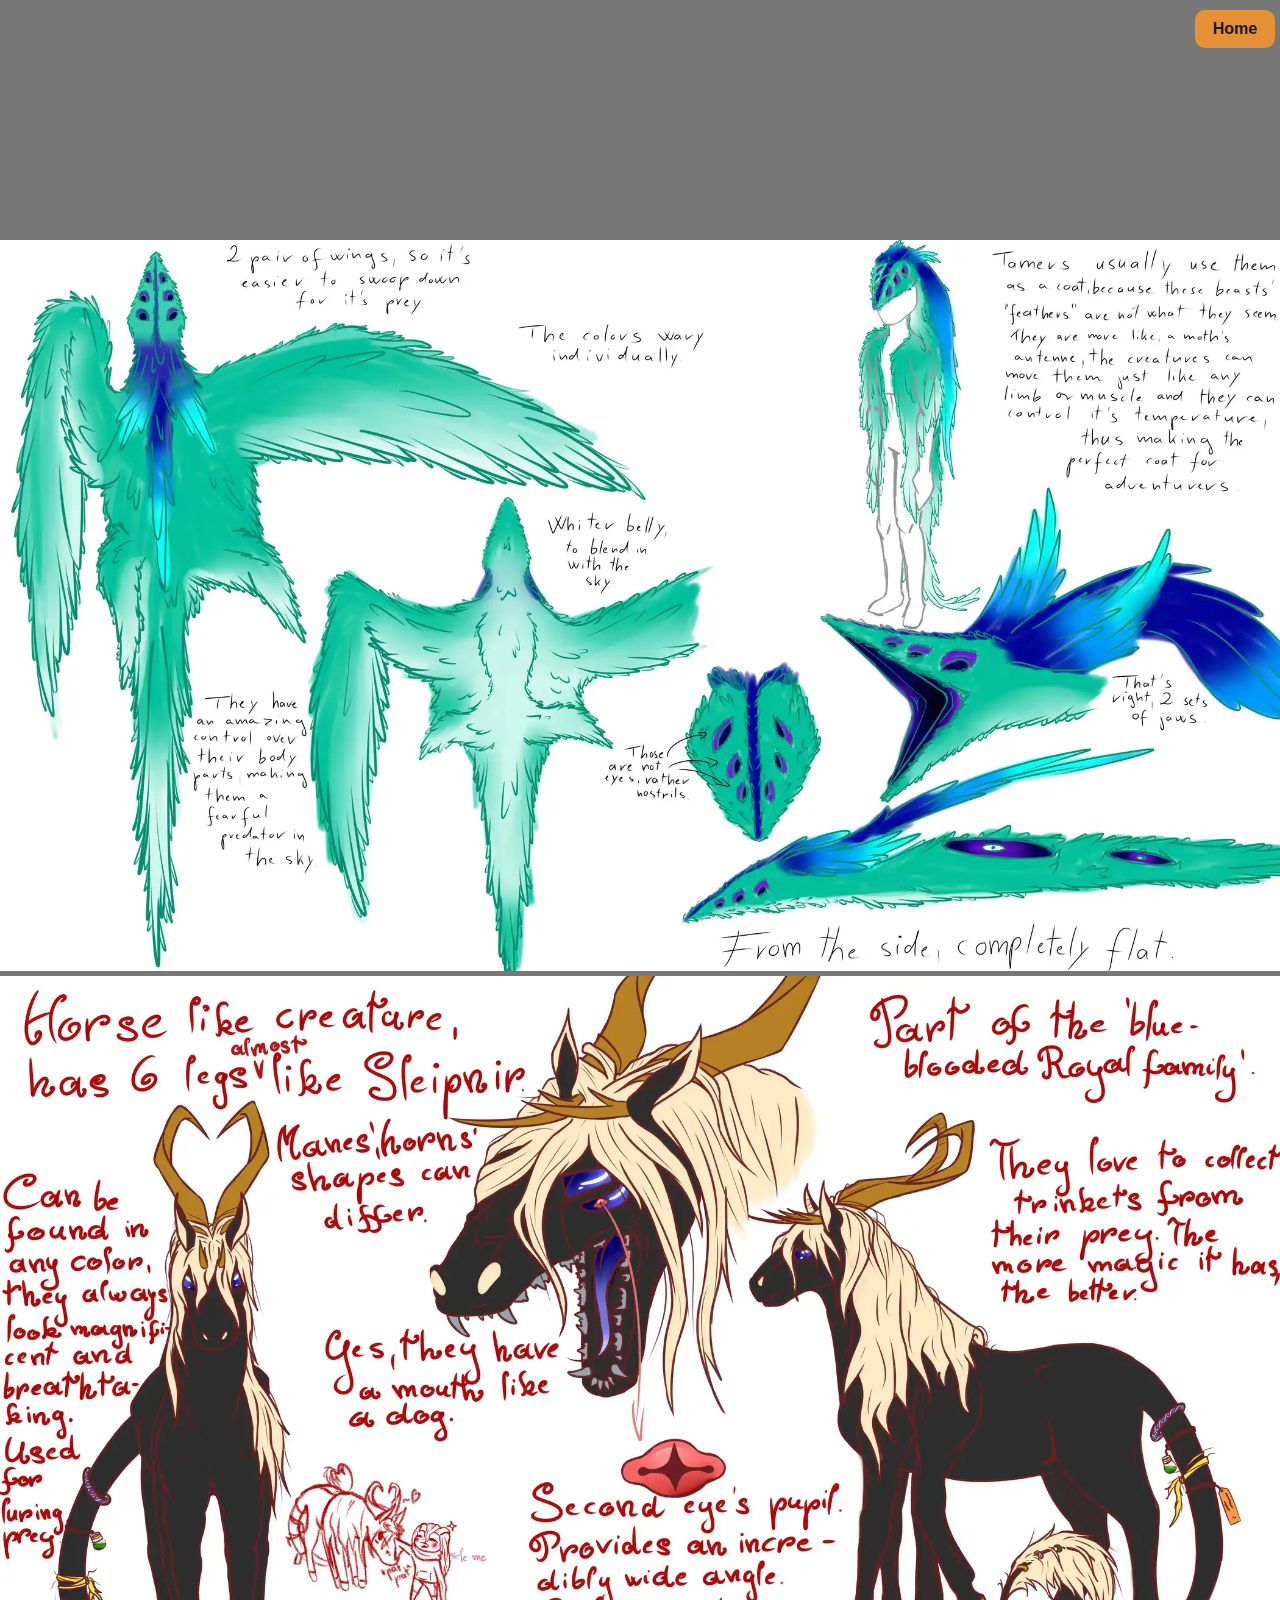
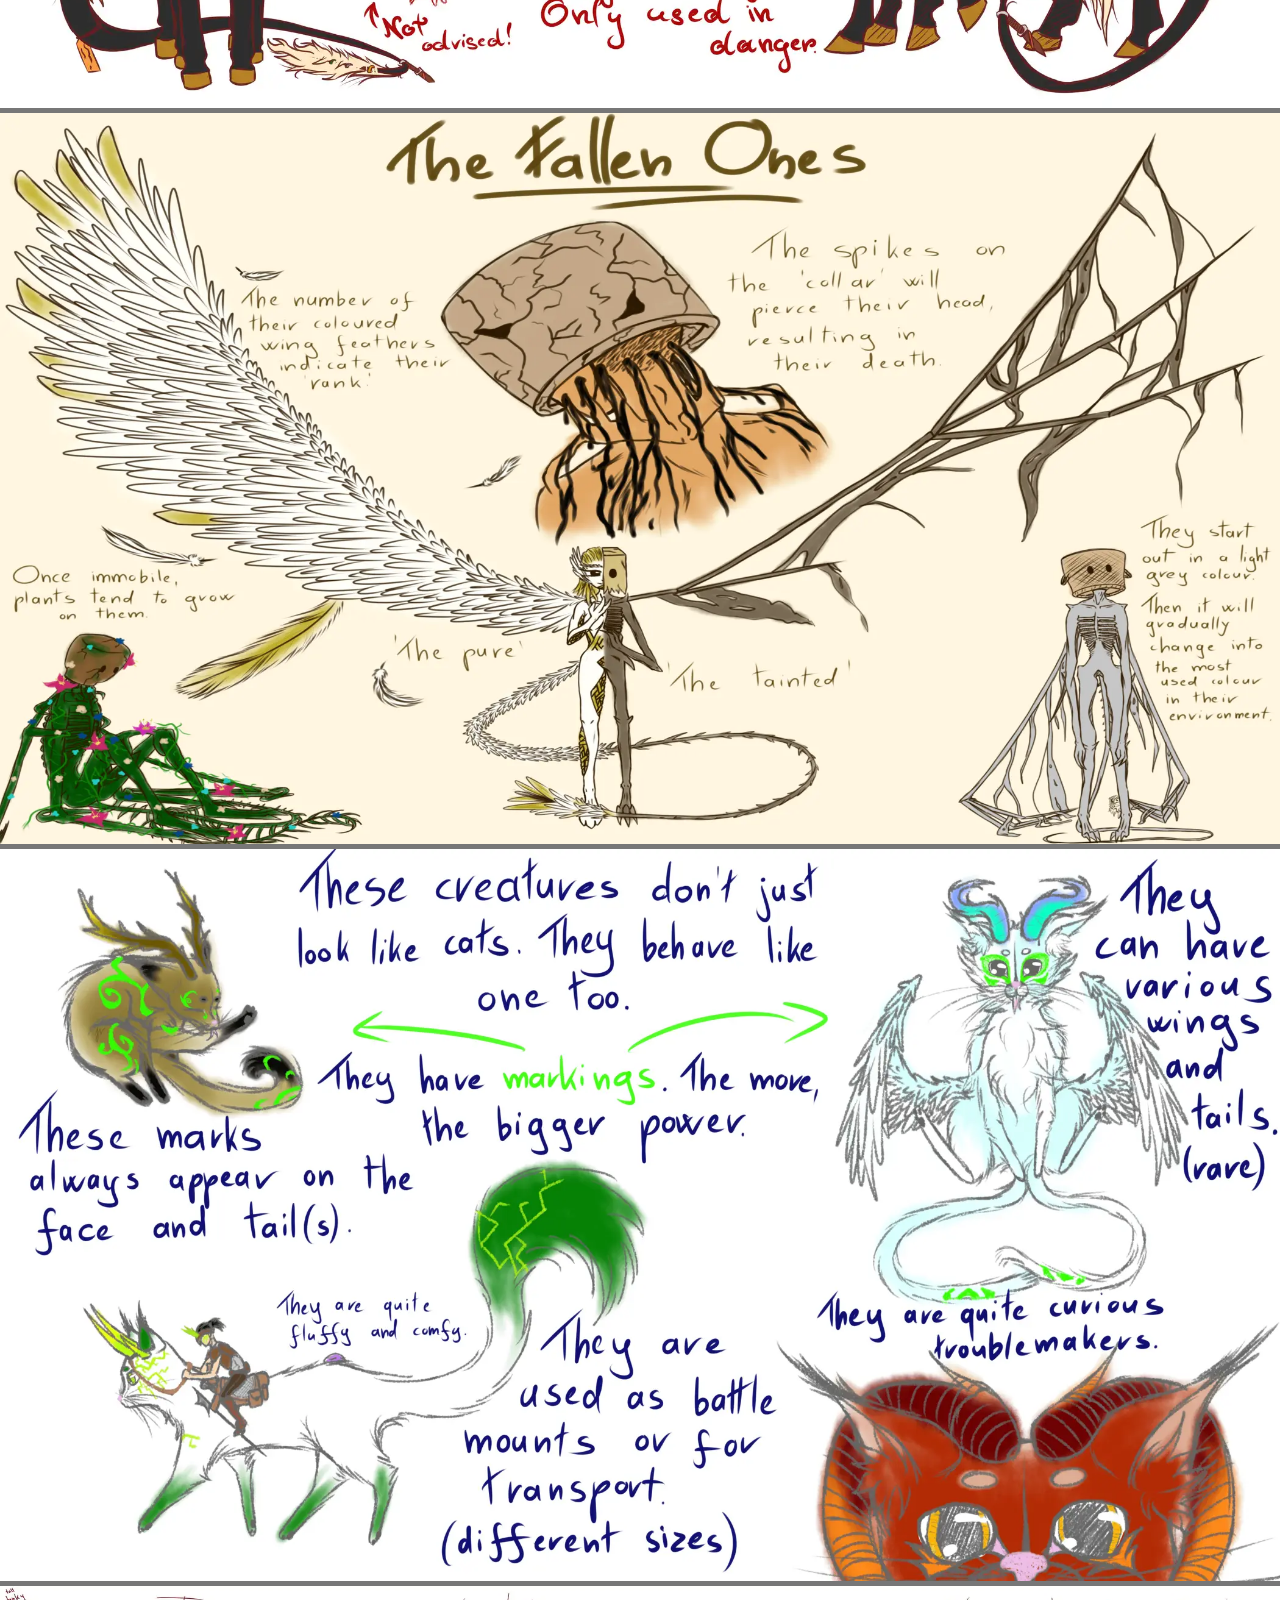
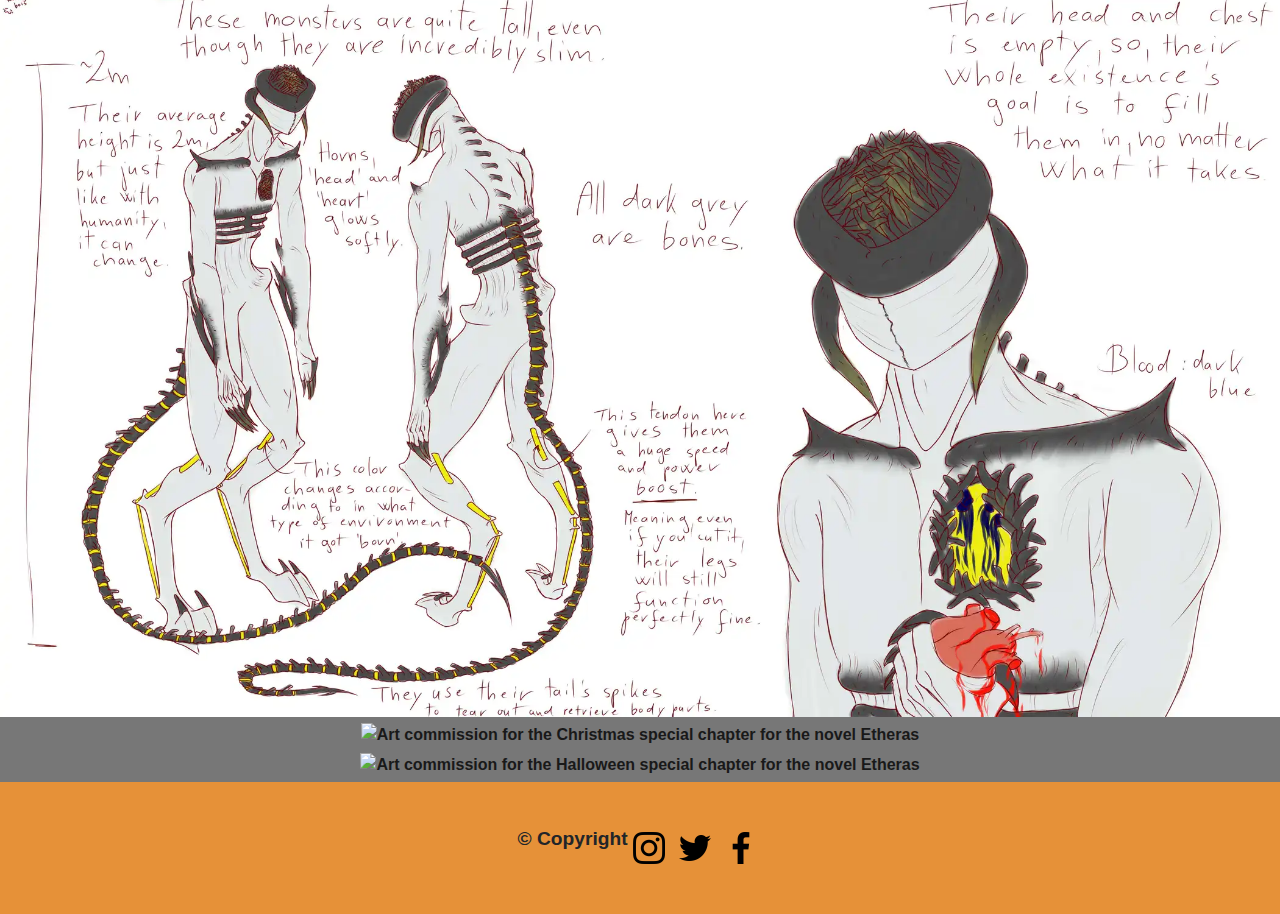
==== commit d57ab101: "fixed file naming convention violation by removing spaces and capital letters" ====
--- a/gallery.html
+++ b/gallery.html
@@ -21,27 +21,27 @@
     </header>
     <main>
         <div class="gallery grid-container">
-            <a href="assets/gallery/Candidate2.webp" target="_blank">
-                <img src="assets/gallery/Candidate2.webp" alt="Creature concept 2 for the novel">
+            <a href="assets/gallery/candidate_2.webp" target="_blank">
+                <img src="assets/gallery/candidate_2.webp" alt="Creature concept 2 for the novel">
             </a>
-            <a href="assets/gallery/Candidate3.webp" target="_blank">
-                <img src="assets/gallery/Candidate3.webp" alt="Creature concept 3 for the novel">
+            <a href="assets/gallery/candidate_3.webp" target="_blank">
+                <img src="assets/gallery/candidate_3.webp" alt="Creature concept 3 for the novel">
             </a>
-            <a href="assets/gallery/Candidate4.webp" target="_blank">
-                <img src="assets/gallery/Candidate4.webp" alt="Creature concept 4 for the novel">
+            <a href="assets/gallery/candidate_4.webp" target="_blank">
+                <img src="assets/gallery/candidate_4.webp" alt="Creature concept 4 for the novel">
             </a>
-            <a href="assets/gallery/Candidate5.webp" target="_blank">
-                <img src="assets/gallery/Candidate5.webp" alt="Creature concept 5 for the novel">
+            <a href="assets/gallery/candidate_5.webp" target="_blank">
+                <img src="assets/gallery/candidate_5.webp" alt="Creature concept 5 for the novel">
             </a>
-            <a href="assets/gallery/Candidate6.webp" target="_blank">
-                <img src="assets/gallery/Candidate6.webp" alt="Creature concept 6 for the novel">
+            <a href="assets/gallery/candidate_6.webp" target="_blank">
+                <img src="assets/gallery/candidate_6.webp" alt="Creature concept 6 for the novel">
             </a>
-            <a href="assets/gallery/Etheras_Chrosmis.webp" target="_blank">
-                <img src="assets/gallery/Etheras_Chrosmis.webp"
+            <a href="assets/gallery/etheras_chrosmis.webp" target="_blank">
+                <img src="assets/gallery/etheras_chrosmis.webp"
                     alt="Art commission for the Christmas special chapter for the novel Etheras">
             </a>
-            <a href="assets/gallery/Etheras_Halloween.webp" target="_blank">
-                <img src="assets/gallery/Etheras_Halloween.webp"
+            <a href="assets/gallery/etheras_halloween.webp" target="_blank">
+                <img src="assets/gallery/etheras_halloween.webp"
                     alt="Art commission for the Halloween special chapter for the novel Etheras">
             </a>
         </div>
@@ -52,13 +52,13 @@
     </p>
 
     <div class="social-media">
-        <a href="https://www.instagram.com">
+        <a href="https://www.instagram.com" target="_blank">
             <img src="assets/home/instagram.png" alt="instagram">
         </a>
-        <a href="https://www.twitter.com">
+        <a href="https://www.twitter.com" target="_blank">
             <img src="assets/home/twitter.png" alt="twitter">
         </a>
-        <a href="https://www.facebook.com">
+        <a href="https://www.facebook.com" target="_blank">
             <img src="assets/home/facebook-app-symbol.png" alt="facebook">
         </a>
     </div>
--- a/assets/css/style.css
+++ b/assets/css/style.css
@@ -11,7 +11,7 @@
 }
 
 header {
-    background-image: url("assets/home/forbidden_library.jpg");
+    background-image: url("/Library-of-Waham/assets/home/forbidden_library.jpg");
     background-size: cover;
     height:240px;
     padding: 20px 40px;
@@ -36,9 +36,10 @@
     margin: 0 10px;
     width: fit-content;
     padding: 5px;
-    border: 2px solid #777777;
+    border: 2px solid #e69138;
     border-radius: 10px;
-    background-color: rgba(0, 0, 0, 0.7);
+    background-color: #e69138;
+    text-align: center;
 }
 
 @media screen and (max-width: 1440px) {
@@ -46,18 +47,19 @@
         display: block;
     }
     li {
-        width: 70px;
+        width: 80px;
         margin: 5px 0;
     }
     header {
-        padding-right: 0px;
+        padding-right: 5px;
         padding-top: 5px;
     }
 }
 
 a {
     text-decoration: none;
-    color: #eee5e5e7;
+    color: #191919;
+    font-weight: bold;
 }
 
 #quote {
@@ -112,7 +114,7 @@
     font-size: 18px;
 }
 
-@media screen and (max-width: 420px) {
+@media screen and (max-width: 460px) {
     .papyrus-text {
         position: absolute;
         top: 30px;
@@ -124,12 +126,12 @@
 
 /*--- ETHERAS ---*/
 #etheras {
-    background-image: url('assets/home/etheras_illust.jpg');
+    background-image: url("/Library-of-Waham/assets/home/etheras_illust.jpg");
 }
 
 /*--- MUTE PRIESTESS ---*/
 #mute-priestess {
-    background-image: url('assets/home/mute_priestess.jpg');
+    background-image: url("/Library-of-Waham/assets/home/mute_priestess.jpg");
 }
 
 .mute-priestess-content {
@@ -138,7 +140,7 @@
 
 /*--- LOST IN TIME ---*/
 #lost-in-time {
-    background-image: url('assets/home/man_lost_in_time.jpg');
+    background-image: url("/Library-of-Waham/assets/home/man_lost_in_time.jpg");
 }
 
 #contact {
@@ -157,7 +159,7 @@
 input{
     width: 100%;
     height: 25px;
-    padding: 5px 5px 5px 10px;
+    padding: 0px 5px;
     margin-bottom: 10px;
     background-color: #dadadade;
     color: #191919;
@@ -167,7 +169,7 @@
 .message {
     width: 100%;
     height: 125px;
-    padding: 5px 5px 5px 8px;
+    padding: 0px 5px;
     resize: none;
     background-color: #dadadade;
     color:#191919;
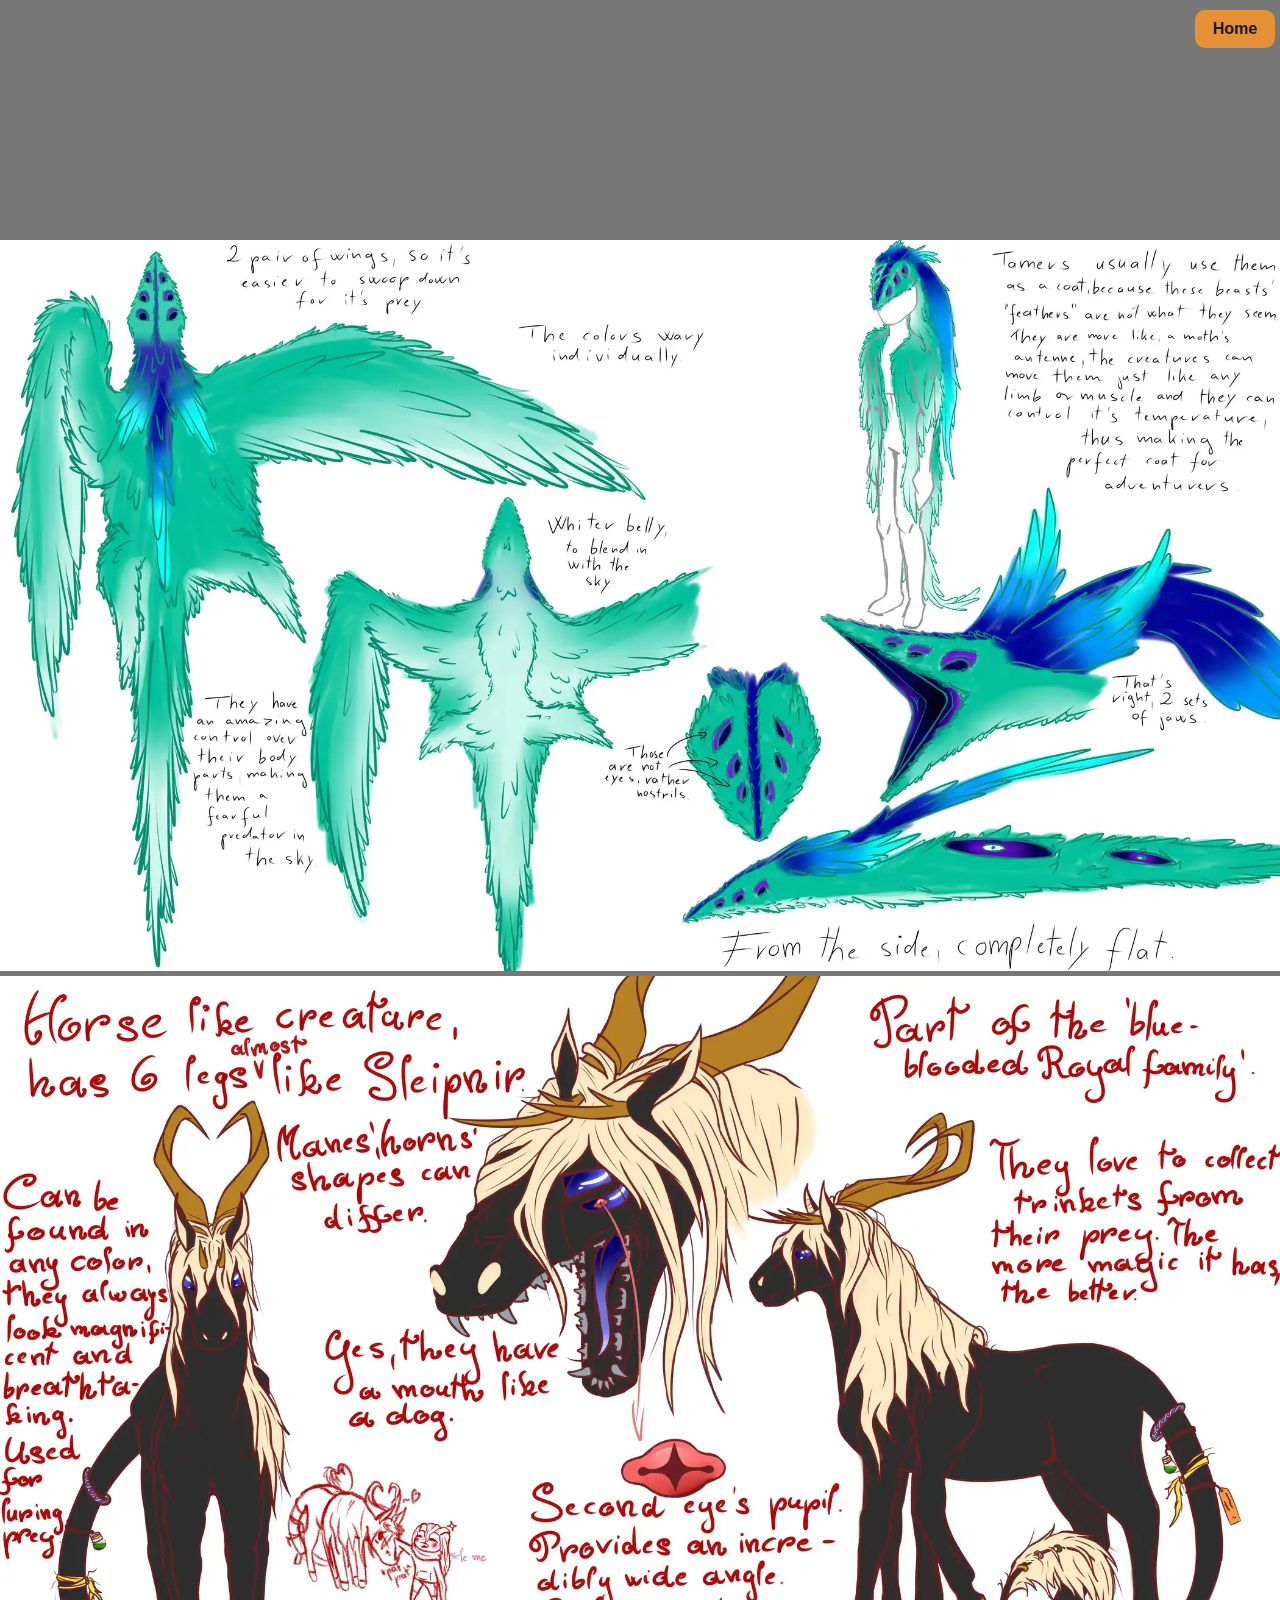
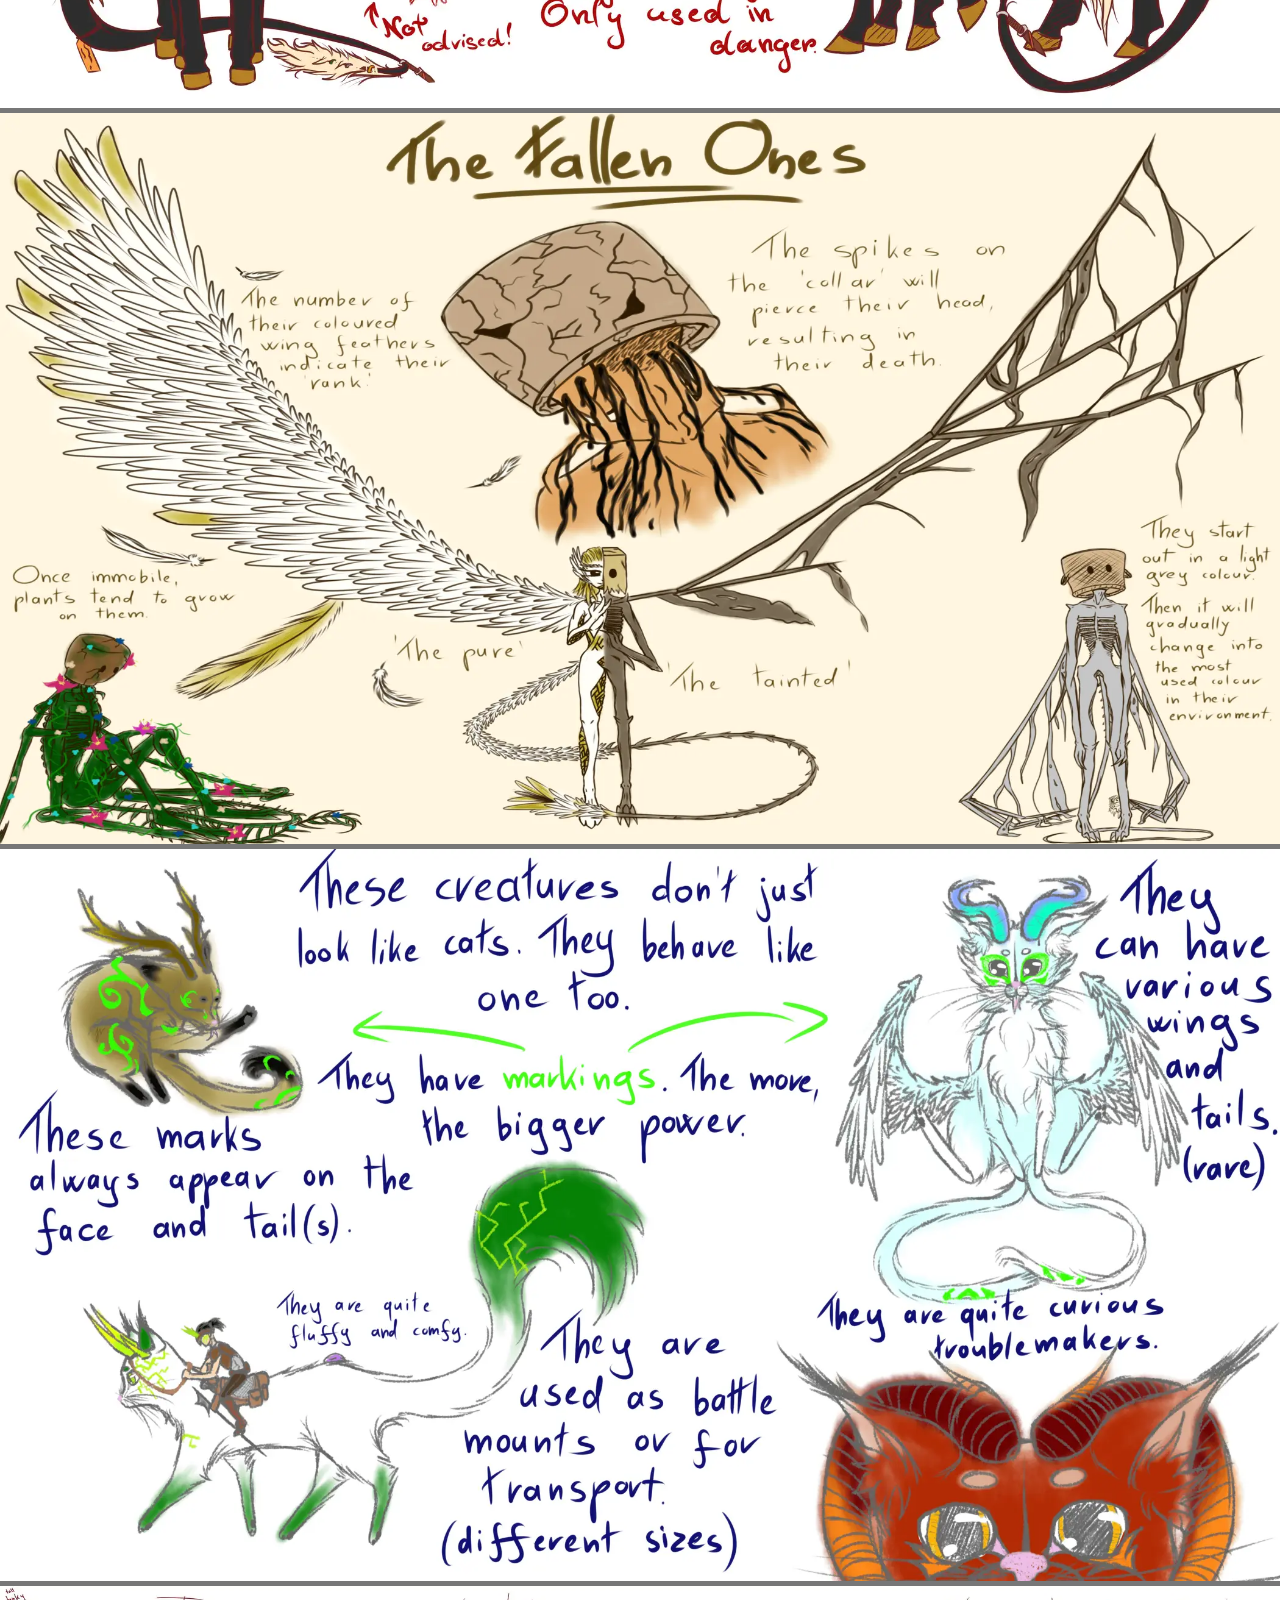
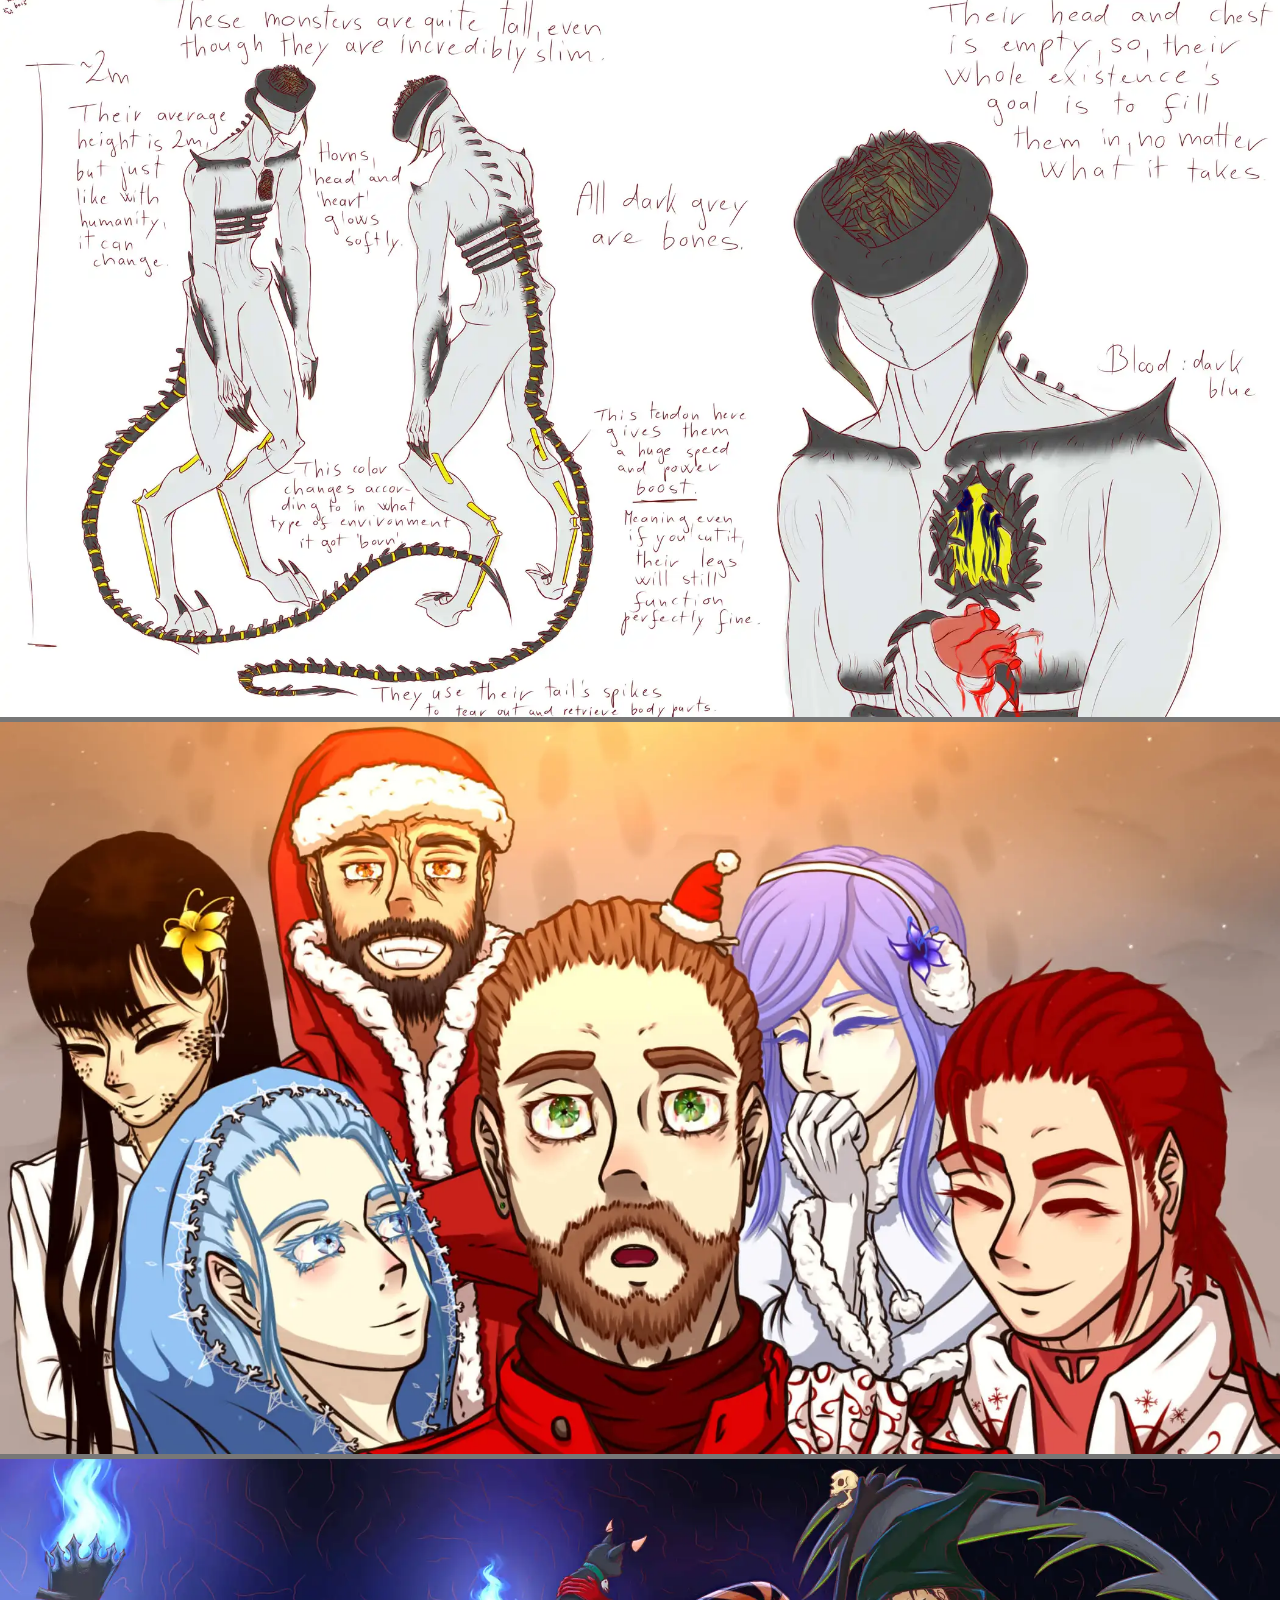
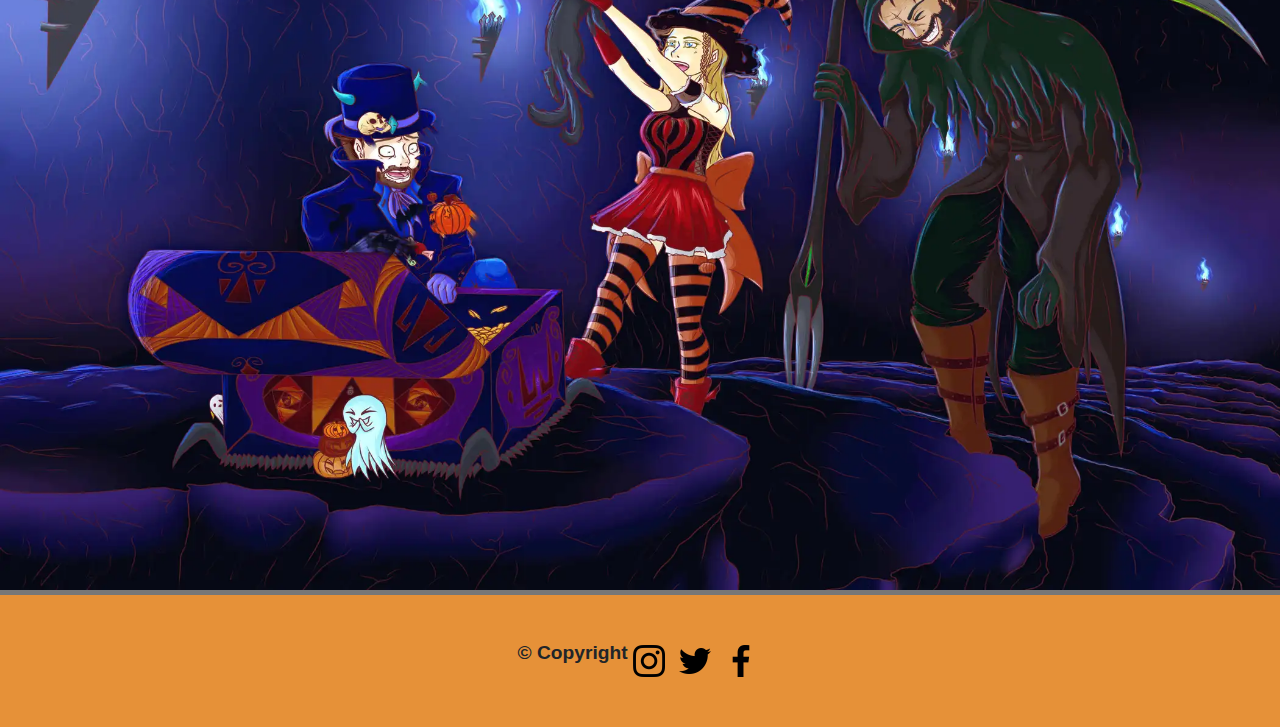
==== commit 5ea91741: "changed Gallery image formats to jpg, as they were showing correctly on live server, but broken upon" ====
--- a/gallery.html
+++ b/gallery.html
@@ -15,33 +15,35 @@
     <header>
         <nav>
             <ul>
-                <li><a href="index.html">Home</a></li>
+              <a href="index.html">
+                <li>Home</li>
+              </a>
             </ul>
-        </nav>
+         </nav>
     </header>
     <main>
         <div class="gallery grid-container">
-            <a href="assets/gallery/candidate_2.webp" target="_blank">
-                <img src="assets/gallery/candidate_2.webp" alt="Creature concept 2 for the novel">
+            <a href="assets/gallery/candidate_2.jpg" target="_blank">
+                <img src="assets/gallery/candidate_2.jpg" alt="Creature concept 2 for the novel">
             </a>
-            <a href="assets/gallery/candidate_3.webp" target="_blank">
-                <img src="assets/gallery/candidate_3.webp" alt="Creature concept 3 for the novel">
+            <a href="assets/gallery/candidate_3.jpg" target="_blank">
+                <img src="assets/gallery/candidate_3.jpg" alt="Creature concept 3 for the novel">
             </a>
-            <a href="assets/gallery/candidate_4.webp" target="_blank">
-                <img src="assets/gallery/candidate_4.webp" alt="Creature concept 4 for the novel">
+            <a href="assets/gallery/candidate_4.jpg" target="_blank">
+                <img src="assets/gallery/candidate_4.jpg" alt="Creature concept 4 for the novel">
             </a>
-            <a href="assets/gallery/candidate_5.webp" target="_blank">
-                <img src="assets/gallery/candidate_5.webp" alt="Creature concept 5 for the novel">
+            <a href="assets/gallery/candidate_5.jpg" target="_blank">
+                <img src="assets/gallery/candidate_5.jpg" alt="Creature concept 5 for the novel">
             </a>
-            <a href="assets/gallery/candidate_6.webp" target="_blank">
-                <img src="assets/gallery/candidate_6.webp" alt="Creature concept 6 for the novel">
+            <a href="assets/gallery/candidate_6.jpg" target="_blank">
+                <img src="assets/gallery/candidate_6.jpg" alt="Creature concept 6 for the novel">
             </a>
-            <a href="assets/gallery/etheras_chrosmis.webp" target="_blank">
-                <img src="assets/gallery/etheras_chrosmis.webp"
+            <a href="assets/gallery/etheras_chrosmis.jpg" target="_blank">
+                <img src="assets/gallery/etheras_chrosmis.jpg"
                     alt="Art commission for the Christmas special chapter for the novel Etheras">
             </a>
-            <a href="assets/gallery/etheras_halloween.webp" target="_blank">
-                <img src="assets/gallery/etheras_halloween.webp"
+            <a href="assets/gallery/etheras_halloween.jpg" target="_blank">
+                <img src="assets/gallery/etheras_halloween.jpg"
                     alt="Art commission for the Halloween special chapter for the novel Etheras">
             </a>
         </div>
